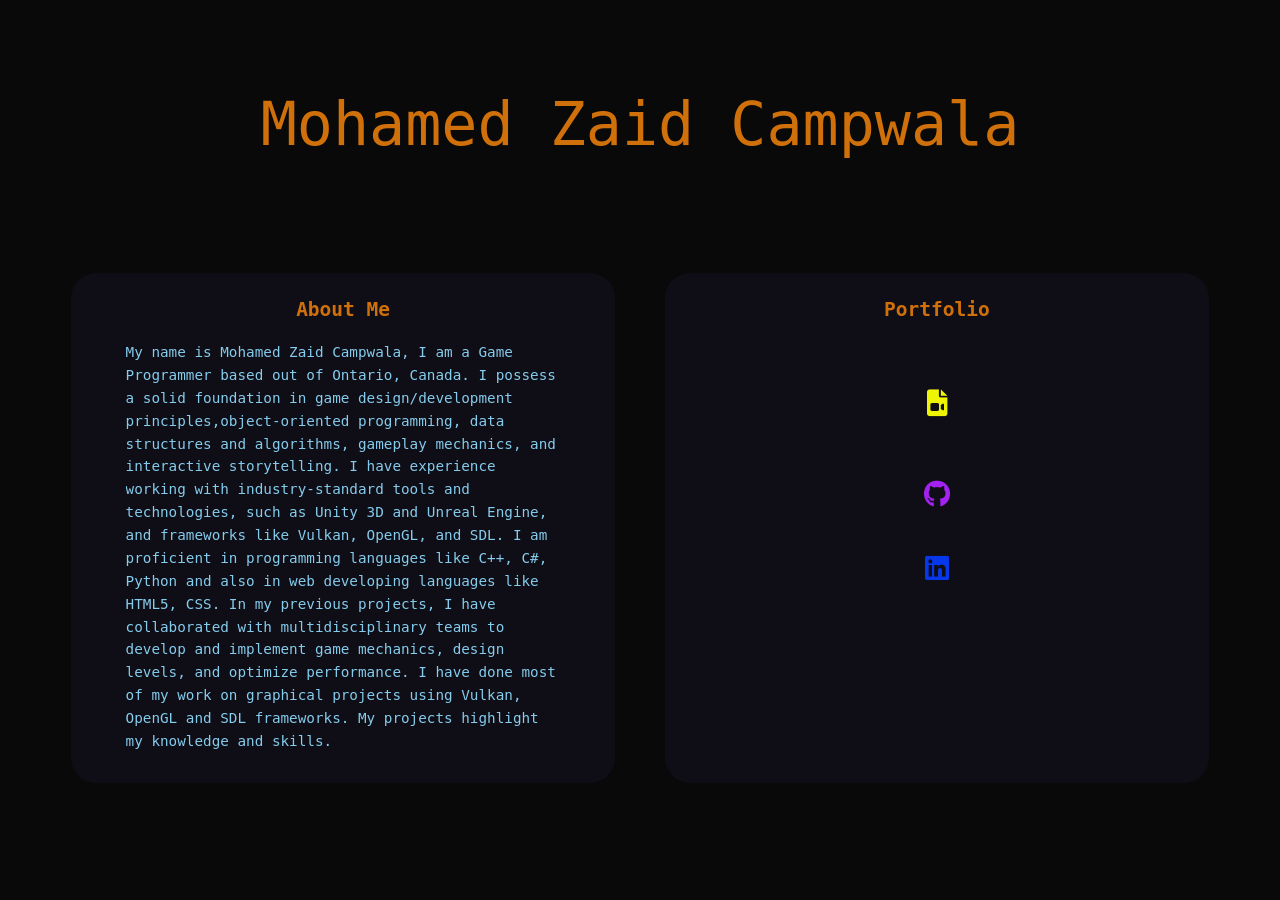
==== index.html @ 79aacf17 "UI Update" ====
<!DOCTYPE html>
<html lang="en">
<head>
  <meta charset="UTF-8">
  <meta name="viewport" content="width=device-width, initial-scale=1.0">
  <title>Mohamed Zaid Campwala - Portfolio</title>
  <meta name="viewport" content="width=device-width, initial-scale=1.0">
  <link rel="stylesheet" href="MohamedZaidCampwala-Portfolio.css">
  <link rel="stylesheet" href="https://cdnjs.cloudflare.com/ajax/libs/font-awesome/6.1.2/css/all.min.css">
  <link rel="stylesheet" href="https://cdnjs.cloudflare.com/ajax/libs/font-awesome/6.0.0-beta3/css/all.min.css">


</head>
<body>
  <div id="bkg" class="bkg"></div>
  <div id="nav">
    <header>Mohamed Zaid Campwala</header> 
  </div>
</div>


  <div class="container">
    
    
    <div class="row">
      <div class="column">
        <h2>About Me</h2>
        <p class="paragraph"> My name is Mohamed Zaid Campwala, I am a Game Programmer based out of Ontario, Canada.
           I possess a solid foundation in game design/development principles,object-oriented programming, data structures and algorithms,
           gameplay mechanics, and interactive storytelling. I have experience working with industry-standard tools and technologies, 
           such as Unity 3D and Unreal Engine, and frameworks like Vulkan, OpenGL, and SDL. I am proficient in programming languages like C++, C#, 
           Python and also in web developing languages like HTML5, CSS. In my previous projects, I have collaborated with multidisciplinary 
           teams to develop and implement game mechanics, design levels, and optimize performance. I have done most of my work on graphical projects using 
           Vulkan, OpenGL and SDL frameworks. My projects highlight my knowledge and skills.
            </p>
      </div>

      <div class="column">
        <h2>Portfolio</h2>  
              <a href="Portfolio.html">
                <h6>
                  <i class="fa-solid fa-file-video"></i>
                </h6>
              </a>
            <a href="https://github.com/ZaidCampwala/">
              <h3>
                <i class="fab fa-github"></i>
              </h3>
              </a>
              <a href="https://www.linkedin.com/in/mohamedzaid-campwala/">
                <h5>
                  <i class="fab fa-linkedin"></i>
                </h5>
                </a>
      </div>

      </div>
    </div>

  </div>  
</div>

</body>
</html>
---- MohamedZaidCampwala-Portfolio.css ----
body,h1, h2, p{
  margin-top: 1%;
  justify-content: center;
  box-sizing: border-box;
  overflow-x: hidden;
}
body{
  font-family:monospace;
  line-height: 1.6;
  color: #cf700a;
}  
.bkg{
  position: fixed;
  top: 0;
  left: 0;
  width: 100%;
  height: 100%;
  z-index: -1;
  background-color:rgba(0, 0, 0, 0.963);
}
a{
  flex: 1;
  margin: 0%;
  text-decoration: none;
  font-family:serif;
  text-decoration:none;
}
i{
  flex: 1;
  margin: 0.1%;
}

h3{
  display: flex;
  text-align: center;
  font-size: 170%;
  color:#a422ef;
}
h4{
  color: rgb(8, 0, 0);
}
h5{
  display: flex;
  text-align: center;
  font-size: 170%;
  color:#0637ea;
}
h6{
  display: flex;
  text-align: center;
  font-size: 170%;
  color:#edf505;
}
i:hover{
color: #fa0404;
}
#page>#nav{
  display: flex;
  align-items: center;
  padding: 0px 8px;
  position: absolute;
  height: 16%;
  width: 100%;
}
#nav>header{ 
  display:flex;
  width: 100%;
  padding-top: 5%;
  font-size: 60px;
  color: #cf700a;
  max-width: 100%;
  justify-content:center;
}
.container{ 
  overflow: visible;
  display:flex;
  flex-wrap: wrap;
  margin: 0% auto;
  padding-bottom: 0%;
  align-items: center;
  gap: 10px;
  box-sizing:content-box;
  justify-content: center;
}
.row{
  display: grid;
  grid-template-columns: repeat(2, minmax(200px, 1fr)); 
  gap: 50px;
  transition: background-color 0.3;
  padding-top: 5%;
  padding: 5%;
  margin-top: 3%;
}
.column{
  flex: 1;
  flex-wrap: wrap;
  border-radius: 25px;
  grid-template-columns: repeat(1, minmax(200px 1fr));
  gap: 20%; 
  padding: 3% 10%;
  transition: background-color 0.3;
  background-color:rgba(18, 16, 27, 0.768);  
}
.inner-column{
  flex:1;
  flex-wrap: wrap;
  max-height:60%;
  grid: 1/ 2;
  margin: 20% 5%;
  border-radius: 25px;
  text-align: center;
  background-color: #cf700a ;
}
.inner-column :hover{
  border-radius: 25px;
  background-color: #85cced;
}
h2{
  text-align: center;
}
.paragraph {
  font-family:monospace;
  font-size: 110%;
  padding-bottom: 0%; 
  color: #85cced;
}
@keyframes gradient {
  0% {
      background-position: 0% 50%;
  }
  100% {
      background-position: 100% 50%;
  }
}
@media screen and (min-width: 768px){
  .element{
    width: 50%;
  }
  header {
    flex-direction: column;
    align-items: center;
}

}
@media only screen and (max-width: 767px){
  body{
    font-size: 14px;
  } 
  header {
    font-size: 24px !important;
    flex-direction: column;
    align-items: center;
  }

  .row{
    margin-top: 10%;
    grid-template-columns: repeat(auto-fit, minmax(400px, 1fr));
  }
  .container{
    max-width: 1200px;
    display: flex;
    flex-basis: 50%;
    padding-left: 10%;
    padding-right: 10%;
  }
  .column{
    max-width: 1200px;
    flex-basis: 50%;
    grid-template-columns: repeat(auto-fit, minmax(400px, 1fr));
   }
   .inner-column{
    max-width: 1200px;
    flex-basis: 50%;
   }
}
@media (min-width: 768px) and (max-width: 1200px){
  body{
    font-size: 14px;
  } 
  header {
    flex-direction: column;
    align-items: center;
    width: 100%;
  }

  .row{
    margin-top: 10%;
    max-width: 1200px;
    grid-template-columns: repeat(auto-fit, minmax(400px, 1fr));
  }
  .container{
    max-width: 1200px;
    display: flex;
    flex-basis: 50%;
    padding-left: 10%;
    padding-right: 10%;
  }
  .column{
    max-width: 1200px;
    flex-basis: 50%;
    grid-template-columns: repeat(auto-fit, minmax(400px, 1fr));
   }
   .inner-column{
    max-width: 1200px;
    flex-basis: 50%;
   }
}
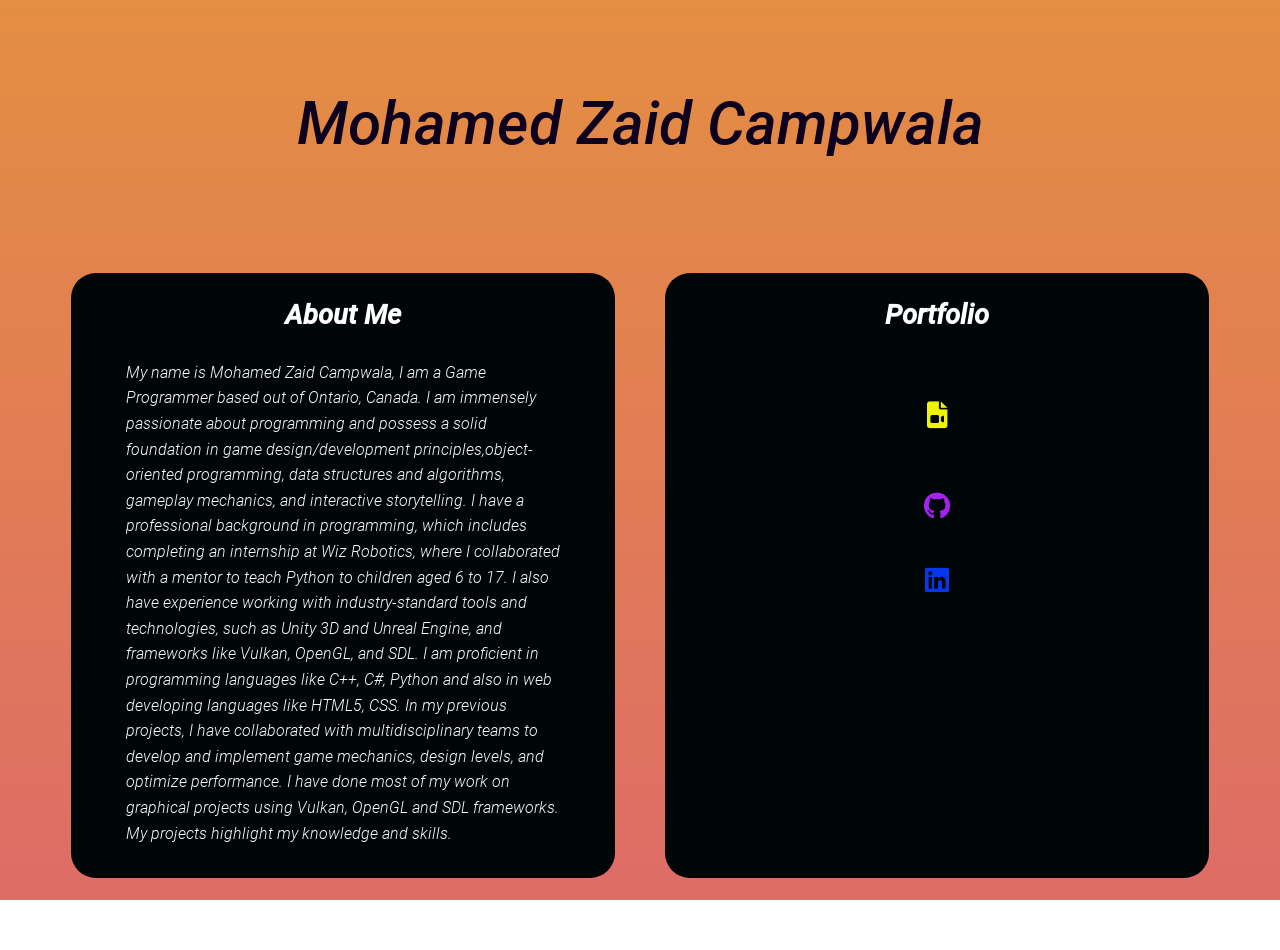
==== commit 47aa8c01: "UI Updates" ====
--- a/index.html
+++ b/index.html
@@ -5,10 +5,9 @@
   <meta name="viewport" content="width=device-width, initial-scale=1.0">
   <title>Mohamed Zaid Campwala - Portfolio</title>
   <meta name="viewport" content="width=device-width, initial-scale=1.0">
-  <link rel="stylesheet" href="MohamedZaidCampwala-Portfolio.css">
   <link rel="stylesheet" href="https://cdnjs.cloudflare.com/ajax/libs/font-awesome/6.1.2/css/all.min.css">
   <link rel="stylesheet" href="https://cdnjs.cloudflare.com/ajax/libs/font-awesome/6.0.0-beta3/css/all.min.css">
-
+  <link rel="stylesheet" href="MohamedZaidCampwala-Portfolio.css">
 
 </head>
 <body>
@@ -26,8 +25,10 @@
       <div class="column">
         <h2>About Me</h2>
         <p class="paragraph"> My name is Mohamed Zaid Campwala, I am a Game Programmer based out of Ontario, Canada.
-           I possess a solid foundation in game design/development principles,object-oriented programming, data structures and algorithms,
-           gameplay mechanics, and interactive storytelling. I have experience working with industry-standard tools and technologies, 
+           I am immensely passionate about programming and possess a solid foundation in game design/development principles,object-oriented programming,
+           data structures and algorithms, gameplay mechanics, and interactive storytelling.
+           I have a professional background in programming, which includes completing an internship at Wiz Robotics,
+           where I collaborated with a mentor to teach Python to children aged 6 to 17. I also have experience working with industry-standard tools and technologies, 
            such as Unity 3D and Unreal Engine, and frameworks like Vulkan, OpenGL, and SDL. I am proficient in programming languages like C++, C#, 
            Python and also in web developing languages like HTML5, CSS. In my previous projects, I have collaborated with multidisciplinary 
            teams to develop and implement game mechanics, design levels, and optimize performance. I have done most of my work on graphical projects using 
--- a/MohamedZaidCampwala-Portfolio.css
+++ b/MohamedZaidCampwala-Portfolio.css
@@ -1,4 +1,15 @@
-
+@font-face{
+  font-family: Basscrw;
+  src: url(./Fonts/basscrw/Basscrw.ttf);
+}
+@font-face{
+  font-family: Roboto;
+  src: url(./Fonts/Roboto/Roboto-MediumItalic.ttf);
+}
+@font-face{
+  font-family: RobotoLight;
+  src: url(./Fonts/Roboto/Roboto-LightItalic.ttf);
+}
 body,h1, h2, p{
   margin-top: 1%;
   justify-content: center;
@@ -6,9 +17,8 @@
   overflow-x: hidden;
 }
 body{
-  font-family:monospace;
+  font-family:Roboto;
   line-height: 1.6;
-  color: #cf700a;
 }  
 .bkg{
   position: fixed;
@@ -17,20 +27,50 @@
   width: 100%;
   height: 100%;
   z-index: -1;
-  background-color:rgba(0, 0, 0, 0.963);
+  background: linear-gradient(to bottom, #E48E42, #DE6C67);
+}
+.column{
+  flex: 1;
+  flex-wrap: wrap;
+  border-radius: 25px;
+  grid-template-columns: repeat(1, minmax(200px 1fr));
+  gap: 20%; 
+  padding: 3% 10%;
+  transition: background-color 0.3;
+  background-color:#000607;  
+}
+.paragraph {
+  font-family:RobotoLight;
+  font-size: 100%;
+  padding-bottom: 0%; 
+  color:#fafbfc;
+}
+#nav>header{ 
+  display:flex;
+  width: 100%;
+  padding-top: 5%;
+  font-size: 60px;
+  color:#0D001F;
+  max-width: 100%;
+  justify-content:center;
 }
 a{
   flex: 1;
   margin: 0%;
   text-decoration: none;
-  font-family:serif;
+  font-family:Basscrw;
   text-decoration:none;
 }
 i{
   flex: 1;
   margin: 0.1%;
 }
-
+h2{
+  display: flex;
+  text-align: center;
+  font-size: 170%;
+  color:#ffffff;
+}
 h3{
   display: flex;
   text-align: center;
@@ -62,15 +102,6 @@
   position: absolute;
   height: 16%;
   width: 100%;
-}
-#nav>header{ 
-  display:flex;
-  width: 100%;
-  padding-top: 5%;
-  font-size: 60px;
-  color: #cf700a;
-  max-width: 100%;
-  justify-content:center;
 }
 .container{ 
   overflow: visible;
@@ -92,16 +123,6 @@
   padding: 5%;
   margin-top: 3%;
 }
-.column{
-  flex: 1;
-  flex-wrap: wrap;
-  border-radius: 25px;
-  grid-template-columns: repeat(1, minmax(200px 1fr));
-  gap: 20%; 
-  padding: 3% 10%;
-  transition: background-color 0.3;
-  background-color:rgba(18, 16, 27, 0.768);  
-}
 .inner-column{
   flex:1;
   flex-wrap: wrap;
@@ -118,12 +139,6 @@
 }
 h2{
   text-align: center;
-}
-.paragraph {
-  font-family:monospace;
-  font-size: 110%;
-  padding-bottom: 0%; 
-  color: #85cced;
 }
 @keyframes gradient {
   0% {
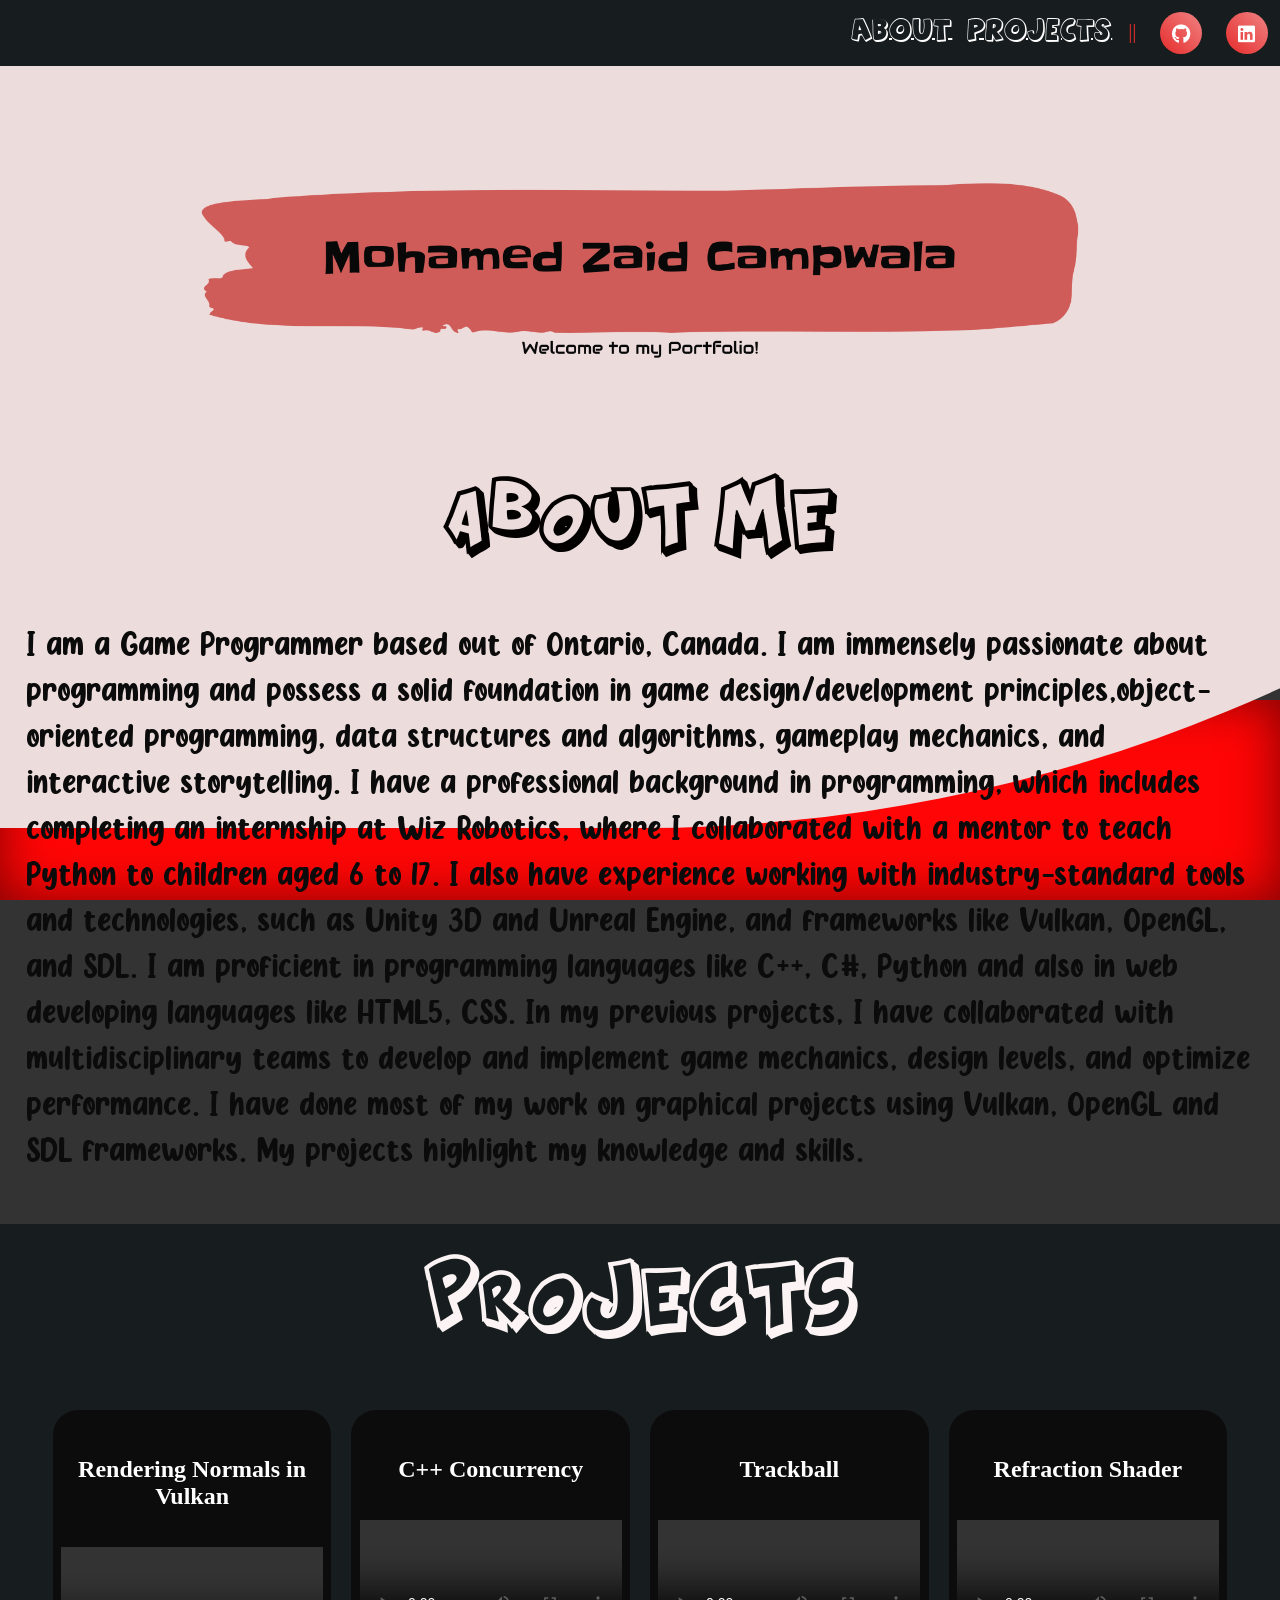
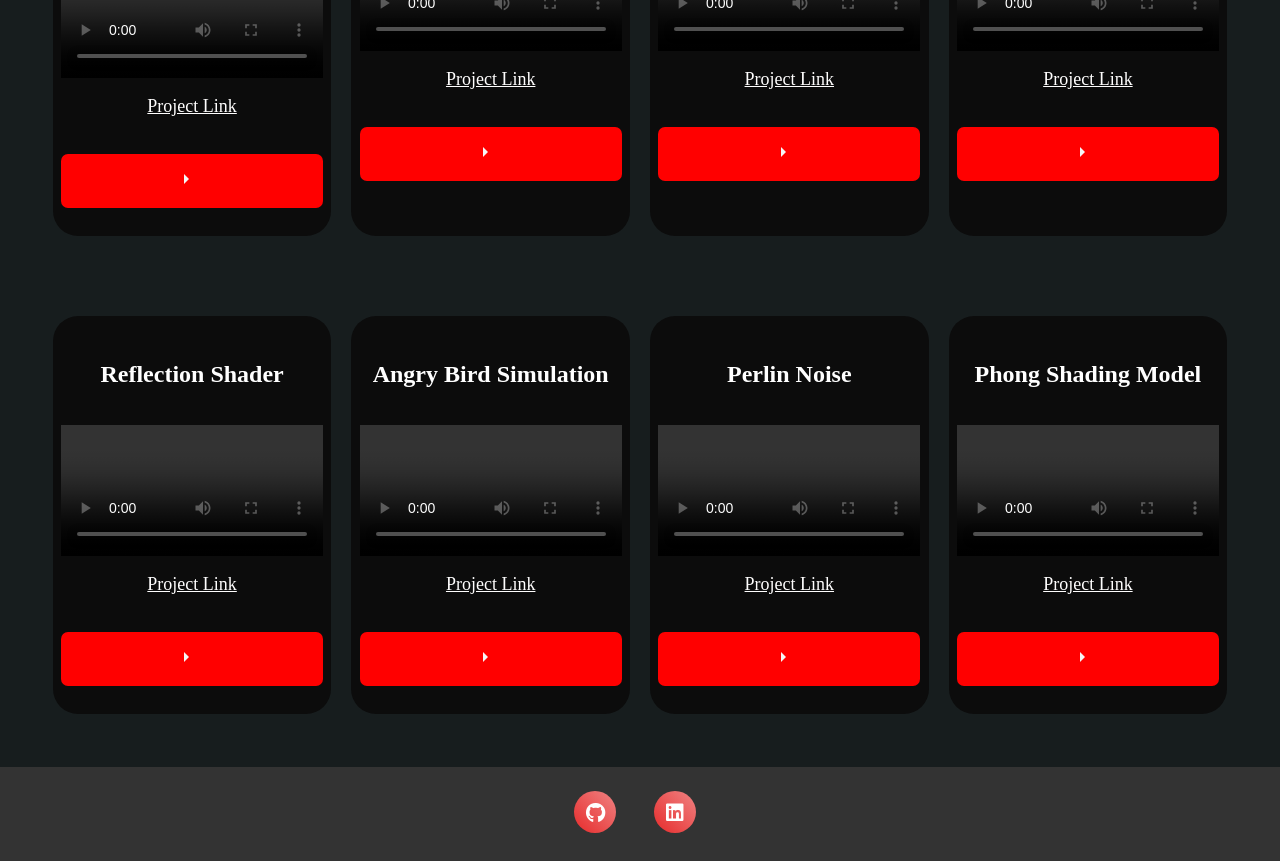
==== commit 5d03ee3c: "Hero Layout Update" ====
--- a/index.html
+++ b/index.html
@@ -1,65 +1,204 @@
 <!DOCTYPE html>
 <html lang="en">
 <head>
-  <meta charset="UTF-8">
-  <meta name="viewport" content="width=device-width, initial-scale=1.0">
-  <title>Mohamed Zaid Campwala - Portfolio</title>
-  <meta name="viewport" content="width=device-width, initial-scale=1.0">
-  <link rel="stylesheet" href="https://cdnjs.cloudflare.com/ajax/libs/font-awesome/6.1.2/css/all.min.css">
-  <link rel="stylesheet" href="https://cdnjs.cloudflare.com/ajax/libs/font-awesome/6.0.0-beta3/css/all.min.css">
-  <link rel="stylesheet" href="MohamedZaidCampwala-Portfolio.css">
-
+    <meta charset="UTF-8">
+    <meta name="viewport" content="width=device-width, initial-scale=1.0">
+    <link rel="stylesheet" href="https://cdnjs.cloudflare.com/ajax/libs/font-awesome/6.1.2/css/all.min.css">
+    <link rel="stylesheet" href="https://cdnjs.cloudflare.com/ajax/libs/font-awesome/6.0.0-beta3/css/all.min.css">
+    <link rel="stylesheet" href="style.css">
+    <title>Hero Layout</title>
 </head>
-<body>
-  <div id="bkg" class="bkg"></div>
-  <div id="nav">
-    <header>Mohamed Zaid Campwala</header> 
+
+<nav>
+  <ul class="info">
+    <li><a href="#About-Section">About</a></li>
+    <!-- <li><a href="#">Game</a></li> -->
+    <li><a href="#Projects-Section">Projects</a></li>
+    <li>||</li>
+  </ul>
+  <ul class="social-icons">
+    <li><a href="https://github.com/ZaidCampwala/">  
+          <i class="fab fa-github"></i>
+        </a>
+    </li>
+    <li><a href="https://www.linkedin.com/in/mohamedzaid-campwala/">  
+          <i class="fab fa-linkedin"></i>
+        </a>
+    </li> 
+  </ul>
+</nav>
+
+<div class="hero"></div>
+
+<div class="waves"></div>
+  <section id="About-Section">
+    <div class="about">
+        <h2>About Me</h2>
+            <p class="paragraph"> I am a Game Programmer based out of Ontario, Canada.
+              I am immensely passionate about programming and possess a solid foundation in game design/development principles,object-oriented programming,
+              data structures and algorithms, gameplay mechanics, and interactive storytelling.
+              I have a professional background in programming, which includes completing an internship at Wiz Robotics,
+              where I collaborated with a mentor to teach Python to children aged 6 to 17. I also have experience working with industry-standard tools and technologies, 
+              such as Unity 3D and Unreal Engine, and frameworks like Vulkan, OpenGL, and SDL. I am proficient in programming languages like C++, C#, 
+              Python and also in web developing languages like HTML5, CSS. In my previous projects, I have collaborated with multidisciplinary 
+              teams to develop and implement game mechanics, design levels, and optimize performance. I have done most of my work on graphical projects using 
+              Vulkan, OpenGL and SDL frameworks. My projects highlight my knowledge and skills.
+            </p>
+    </div>
+</section>
+
+<section id="Projects-Section">
+  <div class="column-container">
+    <h3>Projects</h3>
+      <div class="row">
+        <div class="column">
+            <h4>Rendering Normals in Vulkan</h4>
+            <video class="video" src="Portfolio/Projects/DrawingNormals.mp4" controls></video>
+          <div class="center-content">
+            <p><a href="https://github.com/ZaidCampwala/DrawingNormals_Vulkan"> Project Link</a></p>
+          </div>
+          <div class="wrap-collabsible"> <input id="collapsible" class="toggle" type="checkbox"> <label for="collapsible" class="lbl-toggle"></label>
+            <div class="collapsible-content">
+              <div class="content-inner">
+                <p>Created a Graphics Pipeline in Vulkan to render normals of two Mario objects. 
+                  Implemented push constants to provide uniform data to shaders and creating descriptor sets
+                  to allow shaders to freely access buffers and images.</p>
+              </div>
+            </div>
+          </div>
+        </div>
+
+         <div class="column">
+            <h4>C++ Concurrency</h4>
+            <video class="video" src="Portfolio/Projects/Assignment6.mp4" controls></video>
+          <div class="center-content">
+            <p><a href="https://github.com/ZaidCampwala/C-Concurrency"> Project Link</a></p> 
+          </div>
+          <div class="wrap-collabsible"> <input id="collapsible1" class="toggle" type="checkbox" > <label for="collapsible1" class="lbl-toggle"></label>
+            <div class="collapsible-content">
+              <div class="content-inner">
+                <p>Created a 2D scene in OpenGL and Implemented multi-threading by creating three separate threads 
+                  to load assets in a graphical scene for optimization. 
+                  Implemented a memory monitor to manage memory allocation and deallocation.</p>
+              </div>
+            </div>
+          </div>
+        </div>
+
+        <div class="column">
+            <h4>Trackball</h4>
+            <video class="video" src="Portfolio/Projects/Assignment2.mp4" controls></video>
+          <div class="center-content">
+            <p><a href="https://github.com/ZaidCampwala/TorontoSkyBox_Zaid"> Project Link</a></p> 
+          </div>
+          <div class="wrap-collabsible"> <input id="collapsible2" class="toggle" type="checkbox" > <label for="collapsible2" class="lbl-toggle"></label>
+            <div class="collapsible-content">
+              <div class="content-inner">
+                <p>Loaded a skull object with two child objects(eyes). Created movement within the scene using SDL Events.
+                  Used X/Y coordinates to implement movement using the left mouse button.</p>
+              </div>
+            </div>
+          </div>
+        </div>
+
+        <div class="column">
+            <h4>Refraction Shader</h4>
+            <video class="video" src="Portfolio/Projects/Assignment3.mp4" controls></video>
+          <div class="center-content">
+            <p><a href="https://github.com/ZaidCampwala/TorontoSkyBox_Zaid"> Project Link</a></p> 
+          </div>
+          <div class="wrap-collabsible"> <input id="collapsible3" class="toggle" type="checkbox" > <label for="collapsible3" class="lbl-toggle"></label>
+            <div class="collapsible-content">
+              <div class="content-inner">
+                <p>Loaded six textures to create a skybox using C++ in OpenGL. Implemented Refraction shader and displayed
+                  it by creating a sphere. Implemented my trackball system that allows movement within the scene.</p>
+              </div>
+            </div>
+          </div>
+        </div>
+      </div>
+
+    <div class="row">
+      <div class="column">
+          <h4>Reflection Shader</h4>
+          <video class="video" src="Portfolio/Projects/Assignment4.mp4" controls></video>
+        <div class="center-content">
+          <p><a href="https://github.com/ZaidCampwala/TorontoSkyBox_Zaid"> Project Link</a></p> 
+        </div>
+        <div class="wrap-collabsible"> <input id="collapsible4" class="toggle" type="checkbox" > <label for="collapsible4" class="lbl-toggle"></label>
+          <div class="collapsible-content">
+            <div class="content-inner">
+              <p>Loaded six textures to create a skybox using C++ in OpenGL. Implemented Reflection shader and displayed
+                it by creating a sphere. Implemented my trackball system that allows movement within the scene.</p>
+            </div>
+          </div>
+        </div>
+      </div>
+
+      <div class="column">
+        <h4>Angry Bird Simulation</h4>
+          <video class="video" src="Portfolio/Projects/Assignment7.mp4" controls></video>
+      <div class="center-content">
+        <p><a href="https://github.com/ZaidCampwala/Angry-Bird-Simulation"> Project Link</a></p> 
+      </div>
+      <div class="wrap-collabsible"> <input id="collapsible5" class="toggle" type="checkbox" > <label for="collapsible5" class="lbl-toggle"></label>
+        <div class="collapsible-content">
+            <div class="content-inner">
+             <p>As part of my physics project, implemented a body class that simulated physical forces
+               such as gravity, drag force, and wind force using objects initial velocity, position and acceleration.</p>
+            </div>
+          </div>
+        </div>
+      </div>
+
+      <div class="column">
+        <h4>Perlin Noise</h4>
+        <video class="video" src="Portfolio/Projects/Assignment5.mp4" controls></video>
+      <div class="center-content">
+        <p><a href="https://github.com/ZaidCampwala/TorontoSkyBox_Zaid"> Project Link</a></p> 
+      </div>
+      <div class="wrap-collabsible"> <input id="collapsible6" class="toggle" type="checkbox" > <label for="collapsible6" class="lbl-toggle"></label>
+          <div class="collapsible-content">
+            <div class="content-inner">
+              <p>Loaded Created a 3D noise texture.  
+                Implemented a noise shader that allows the display of perlin noise on the loaded sphere object.</p>
+            </div>
+          </div>
+        </div>
+      </div>
+    
+      <div class="column">
+        <h4>Phong Shading Model</h4>
+        <video class="video" src="Portfolio/Projects/Assignment1.mp4" controls></video>
+      <div class="center-content">
+        <p><a href="https://github.com/ZaidCampwala/TorontoSkyBox_Zaid"> Project Link</a></p> 
+      </div>
+      <div class="wrap-collabsible"> <input id="collapsible7" class="toggle" type="checkbox" > <label for="collapsible7" class="lbl-toggle"></label>
+          <div class="collapsible-content">
+            <div class="content-inner">
+              <p>Loaded an Coronavirus object in a 2D scene using C++ in OpenGL. Implemented Phong model shader for a two light system.</p>
+            </div>
+          </div>
+        </div>
+      </div>
+    </div>
+</section>
+
+<footer>
+  <div class="footer-content">
+      <div class="footer-info">
+        <div class="footer-social">
+          <ul class="social-icons">
+            <li><a href="https://github.com/ZaidCampwala/">  
+              <i class="fab fa-github"></i>
+            </a></li>
+            <li><a href="https://www.linkedin.com/in/mohamedzaid-campwala/">  
+              <i class="fab fa-linkedin"></i>
+            </a></li> 
+          </ul>
+        </div>
+      </div>
   </div>
-</div>
-
-
-  <div class="container">
-    
-    
-    <div class="row">
-      <div class="column">
-        <h2>About Me</h2>
-        <p class="paragraph"> My name is Mohamed Zaid Campwala, I am a Game Programmer based out of Ontario, Canada.
-           I am immensely passionate about programming and possess a solid foundation in game design/development principles,object-oriented programming,
-           data structures and algorithms, gameplay mechanics, and interactive storytelling.
-           I have a professional background in programming, which includes completing an internship at Wiz Robotics,
-           where I collaborated with a mentor to teach Python to children aged 6 to 17. I also have experience working with industry-standard tools and technologies, 
-           such as Unity 3D and Unreal Engine, and frameworks like Vulkan, OpenGL, and SDL. I am proficient in programming languages like C++, C#, 
-           Python and also in web developing languages like HTML5, CSS. In my previous projects, I have collaborated with multidisciplinary 
-           teams to develop and implement game mechanics, design levels, and optimize performance. I have done most of my work on graphical projects using 
-           Vulkan, OpenGL and SDL frameworks. My projects highlight my knowledge and skills.
-            </p>
-      </div>
-
-      <div class="column">
-        <h2>Portfolio</h2>  
-              <a href="Portfolio.html">
-                <h6>
-                  <i class="fa-solid fa-file-video"></i>
-                </h6>
-              </a>
-            <a href="https://github.com/ZaidCampwala/">
-              <h3>
-                <i class="fab fa-github"></i>
-              </h3>
-              </a>
-              <a href="https://www.linkedin.com/in/mohamedzaid-campwala/">
-                <h5>
-                  <i class="fab fa-linkedin"></i>
-                </h5>
-                </a>
-      </div>
-
-      </div>
-    </div>
-
-  </div>  
-</div>
-
+</footer>
 </body>
-</html>
+</html>
--- a/style.css
+++ b/style.css
@@ -0,0 +1,434 @@
+@font-face {
+  font-family: 'Kraash';
+  src: url('Fonts/Kraash.ttf') format('woff2');  /* Add more font formats if necessary */
+}
+@font-face {
+  font-family: 'Almond';
+  src: url('Fonts/Almond\ Nougat.ttf') format('woff2');  /* Add more font formats if necessary */
+}
+@font-face {
+  font-family: 'Nav';
+  src: url('Fonts/AGENTORANGE.TTF') format('woff2');  /* Add more font formats if necessary */
+}
+:root {
+  --color: #ff0505;
+}
+  
+body {
+  margin: 0;
+  padding: 0;
+  box-sizing: border-box;
+  overflow-x: hidden;
+  background-color: #333;
+
+}
+
+nav {
+  display: flex;
+  background-color:#171d1e;  
+  background-blend-mode: multiply;
+  padding-left: 2%;
+  justify-content: flex-end;
+}
+
+ul {
+  list-style-type: none;
+  display:contents;
+}
+
+.info {
+  display: flex;
+  margin-right: 3%;
+}
+
+.info li{
+  font-family: Nav;
+  display: inline-block;
+  margin: 0.15em;
+  padding-right: 1.9%;
+  margin-right: 3%;
+  position:relative;
+  font-size: 130%;
+}
+
+.info a {
+ display: flex;
+}
+
+.social-icons {
+  margin: 1em;
+  list-style: none;
+  
+}
+
+.social-icons li {
+  display: inline-block;
+  margin: 0.15em;
+  position:relative;
+  font-size: 1.2em;
+}
+
+.social-icons i {
+  color: #fff;
+  position: absolute;
+  top: 21px;
+  left: 21px;
+  transition: all 265ms ease-out;
+  
+}
+
+.social-icons a {
+  display: flex;
+}
+
+.social-icons a:before {
+  transform: scale(0.7);
+  -ms-transform: scale(0.7);
+  -webkit-transform: scale(0.7);
+  content: " ";
+  width: 60px;
+  height: 60px;
+  border-radius: 100%;
+  display: block;
+  background: linear-gradient(45deg, #e62b2b, #f08383);
+  transition: all 265ms ease-out;
+}
+
+.social-icons a:hover:before {
+  transform: scale(0);
+  transition: all 265ms ease-in;
+}
+
+.social-icons a:hover i {
+  transform: scale(2.2);
+  -ms-transform: scale(2.2);
+  -webkit-transform: scale(2.2);
+  color: #e62b2b;
+  background: -webkit-linear-gradient(45deg, #e62b2b, #e87777);
+  -webkit-background-clip: text;
+  -webkit-text-fill-color: transparent;
+  transition: all 265ms ease-in;
+}
+
+
+a {
+  color: #fffefe;
+  
+}
+
+a:hover,
+a:focus {
+  color: #ff0202;
+}
+
+.about {  
+  margin: 1% 1%;
+  padding: 0.1%;
+}
+
+.hero {
+  background: url('PortfolioAssets/logo-no-background.png') center/cover no-repeat ; 
+  background-blend-mode: multiply;
+  background-size: 70%;
+  text-align: center;
+  padding: 15% 0; /* Adjust the padding as needed */
+  margin: 1% 1%;
+}
+
+h2 {
+  display: flex;
+  justify-content: center;
+  font-size: 270%;
+  margin-top: 2%;
+  margin-bottom: 0%;
+  font-family:Kraash;
+  color: rgb(3, 0, 0);
+}
+
+h3 {
+  display: flex;
+  justify-content: center;
+  font-size: 280%;
+  font-family:Kraash;
+  color: rgb(252, 244, 244);
+}
+
+h4 {
+  font-family:RobotoLight;
+  text-align: center;
+  padding: 2%;
+  font-size: 24px;
+  color: white;
+}
+
+li {
+  color: #e62b2b;
+}
+.center-content{
+  display: flex;
+  font-size: 18px;
+  justify-content: center;
+  align-items: center;
+}
+
+.paragraph{
+  font-size: 250%;
+  height: 10%;
+  overflow: hidden;
+  display:flex;
+  flex-wrap: wrap;
+  padding-top: 5%;
+  margin: 1% 1%;
+  font-family: Almond;
+  color:rgb(11, 11, 11);
+}
+
+.column-container{
+  background-size: 100%;
+  display:flex;
+  flex-wrap: wrap;
+  margin: 3% auto;
+  margin-bottom: 0%;
+  align-items: center;
+  box-sizing:content-box;
+  justify-content: center;
+  padding: 1%;
+  background-color:#171d1e;  
+}
+
+.video{
+  display: flex;
+  width: 100%;
+  height: auto;
+}
+
+.row{
+  display: grid;
+  grid-template-columns: repeat(4, minmax(100px, 1fr)); 
+  gap: 20px;
+  padding: 40px;
+  
+}
+
+.column{
+  flex: 1;
+  flex-wrap: wrap;
+  border-radius: 25px;
+  gap: 0px; 
+  grid-template-columns: repeat(1, minmax(100px, 1fr)); 
+  background-color: #0c0c0c;  
+  padding: 3%;
+}
+
+.column:hover{
+  background-color:#ebe0e040;  
+}
+
+input[type="checkbox"] {
+  display: none;
+}
+
+.wrap-collabsible {
+  margin: 1.2rem 0;
+}
+
+.lbl-toggle {
+  display: block;
+  font-weight: bold;
+  font-family: monospace;
+  font-size: 1.2rem;
+  text-transform: uppercase;
+  text-align: center;
+  padding: 1rem;
+  color: #f6f6f6;
+  background: #ff0000;
+  cursor: pointer;
+  border-radius: 7px;
+  transition: all 0.25s ease-out;
+}
+
+.lbl-toggle:hover {
+  color: #fff;
+}
+
+.lbl-toggle::before {
+  content: " ";
+  display: inline-block;
+  border-top: 5px solid transparent;
+  border-bottom: 5px solid transparent;
+  border-left: 5px solid currentColor;
+  vertical-align: middle;
+  margin-right: 0.7rem;
+  transform: translateY(-2px);
+  transition: transform 0.2s ease-out;
+}
+
+.toggle:checked + .lbl-toggle::before {
+  transform: rotate(90deg) translateX(-3px);
+}
+
+.collapsible-content {
+  max-height: 0px;
+  overflow: hidden;
+  transition: max-height 0.25s ease-in-out;
+}
+
+.toggle:checked + .lbl-toggle + .collapsible-content {
+  max-height: 350px;
+}
+
+.toggle:checked + .lbl-toggle {
+  border-bottom-right-radius: 0;
+  border-bottom-left-radius: 0;
+}
+
+.collapsible-content .content-inner {
+  color: #fdfdfd;
+  background: rgba(244, 52, 68, 0.288);
+  border-bottom: 1px solid rgba(255, 0, 0, 0.45);
+  border-bottom-left-radius: 7px;
+  border-bottom-right-radius: 7px;
+  padding: 0.5rem 1rem;
+}
+
+.collapsible-content p {
+  margin-bottom: 0;
+}
+
+.waves {
+  position: absolute;
+  bottom: 0;
+  left: 0;
+  right: 0;
+  height: 200px;
+  background-color: var(--color);
+  box-shadow: inset 0 0 50px rgba(0, 0, 0, 0.5);
+  transition: 900ms;
+  z-index: -1;
+}
+
+.waves::before,
+.waves::after {
+  content: '';
+  position: absolute;
+  width: 300vw;
+  height: 300vw;
+  top: -65vw;
+  left: 50%;
+  transform: translate(-60%, -75%);
+}
+
+.waves::before {
+  border-radius: 40%;
+  background-color:  #eddcdc;
+  animation: waves 8s linear infinite;
+}
+
+.waves::after {
+  border-radius: 90%;
+  background-color:  #eddcdc;
+  animation: waves 15s linear infinite;
+}
+
+footer {
+  background-color: #333;
+  color: #fff;
+  padding: 1% 0;
+  margin-top: 0%;
+  text-align: center;
+}
+
+.footer-content {
+  display: flex;
+  justify-content: space-around;
+  align-items: center;
+}
+
+.footer-logo img {
+  width: 100px; /* Adjust the width as needed */
+  height: auto;
+}
+
+.footer-info {
+  justify-content: center;
+  flex: 1;
+}
+
+.footer-info p {
+  margin-bottom: 10px;
+}
+
+.footer-social a {
+  color: #fff;
+  text-decoration: none;
+  font-size: 20px;
+  margin-right: 10px;
+}
+
+/* Add hover effect to social media icons */
+.footer-social a:hover {
+  color: #ffd700; /* Change the color on hover as needed */
+}
+
+@keyframes waves {
+  0% {
+    transform: translate(-50%, -75%) rotate(0deg);
+  }
+  
+  100% {
+    transform: translate(-50%, -75%) rotate(360deg);
+  }
+}
+
+@keyframes gradient {
+  0% {
+      background-position: 0% 50%;
+  }
+  100% {
+      background-position: 100% 50%;
+  }
+}
+@media screen and (min-width: 768px){
+  .element{
+    width: 50%;
+  }
+}
+@media only screen and (max-width: 767px){
+  body{
+    font-size: 14px;
+  } 
+  .row{
+    margin-top: 10%;
+    grid-template-columns: repeat(auto-fit, minmax(400px, 1fr));
+  }
+  .column-container{
+    max-width: 1200px;
+    display: flex;
+    flex-basis: 50%;
+  }
+  .column{
+    max-width: 1200px;
+    flex-basis: 50%;
+    grid-template-columns: repeat(auto-fit, minmax(400px, 1fr));
+  }
+}
+@media (min-width: 768px) and (max-width: 1200px){
+  body{
+    font-size: 14px;
+  } 
+  .row{
+    margin-top: 10%;
+    max-width: 1200px;
+    grid-template-columns: repeat(auto-fit, minmax(400px, 1fr));
+  }
+  .column-container{
+    max-width: 1200px;
+    display: flex;
+    flex-basis: 50%;
+  }
+  .column{
+    max-width: 1200px;
+    flex-basis: 50%;
+    grid-template-columns: repeat(auto-fit, minmax(400px, 1fr));
+    }
+}
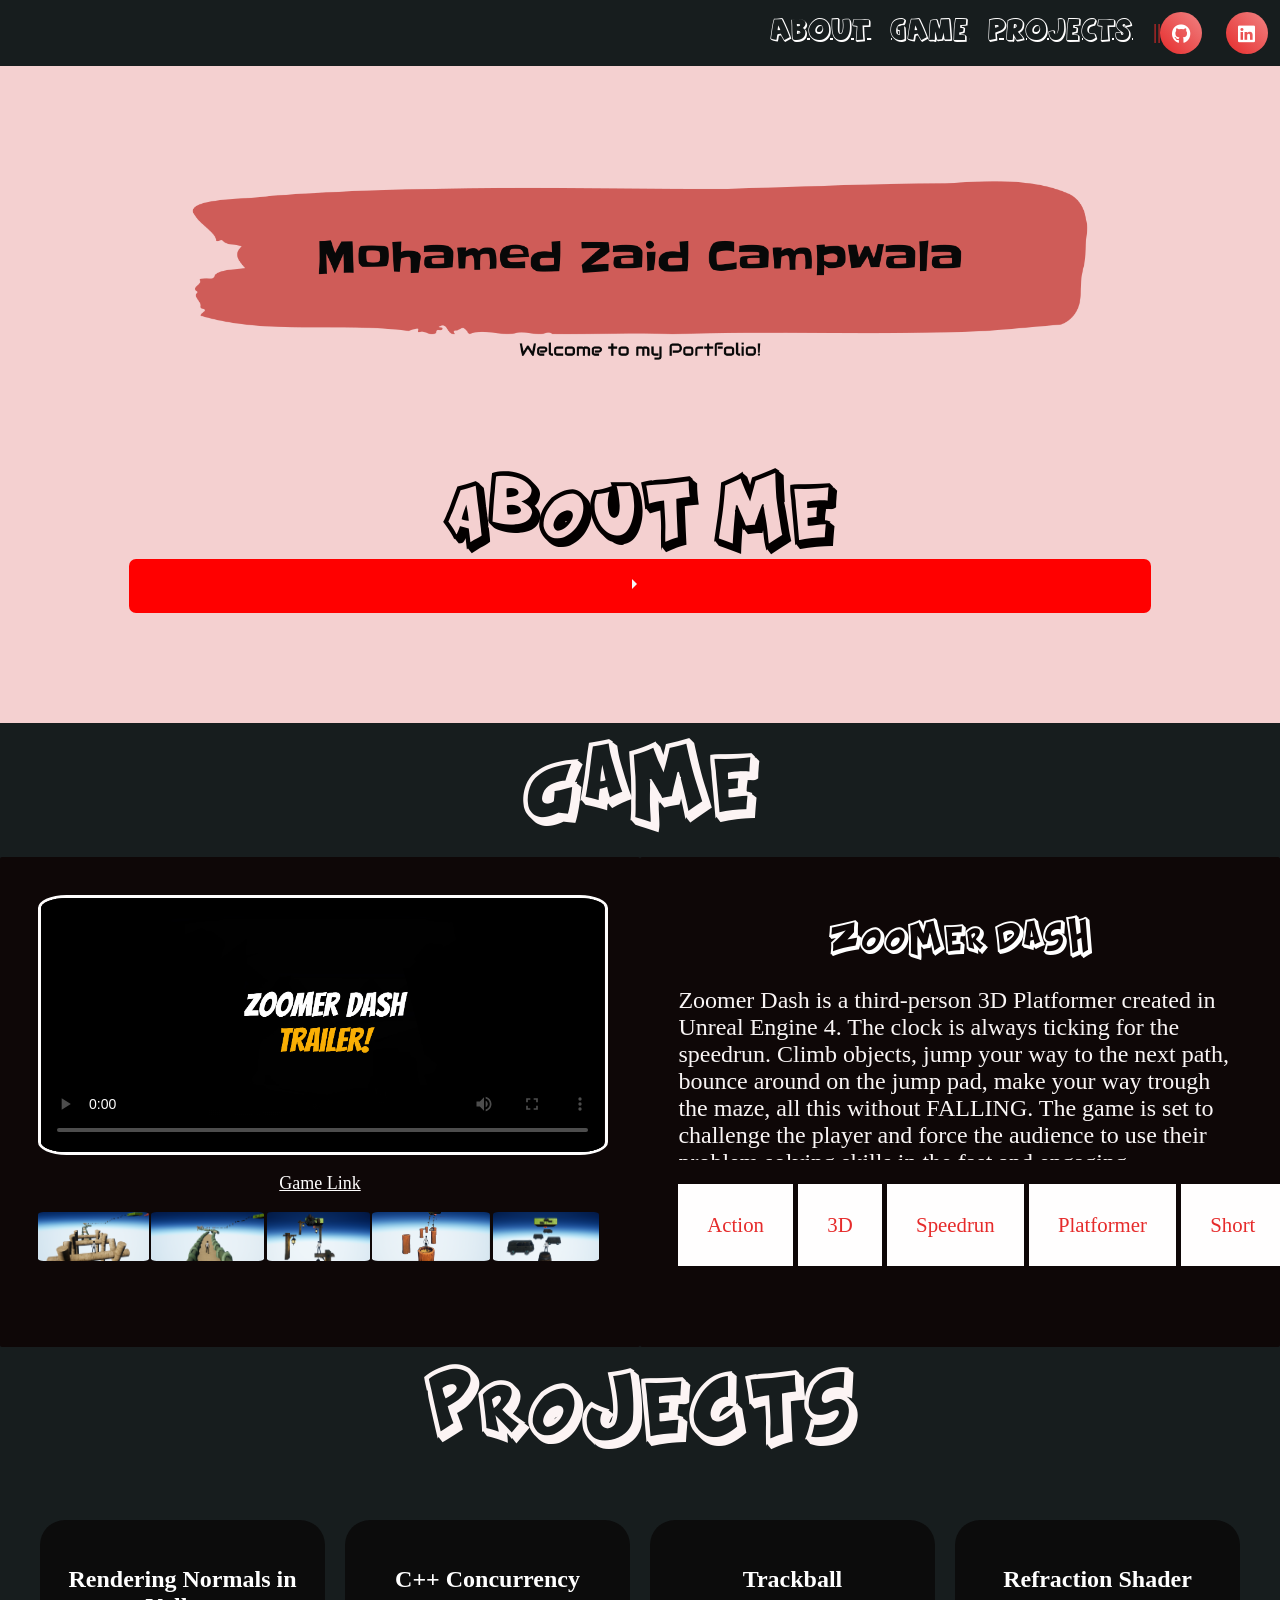
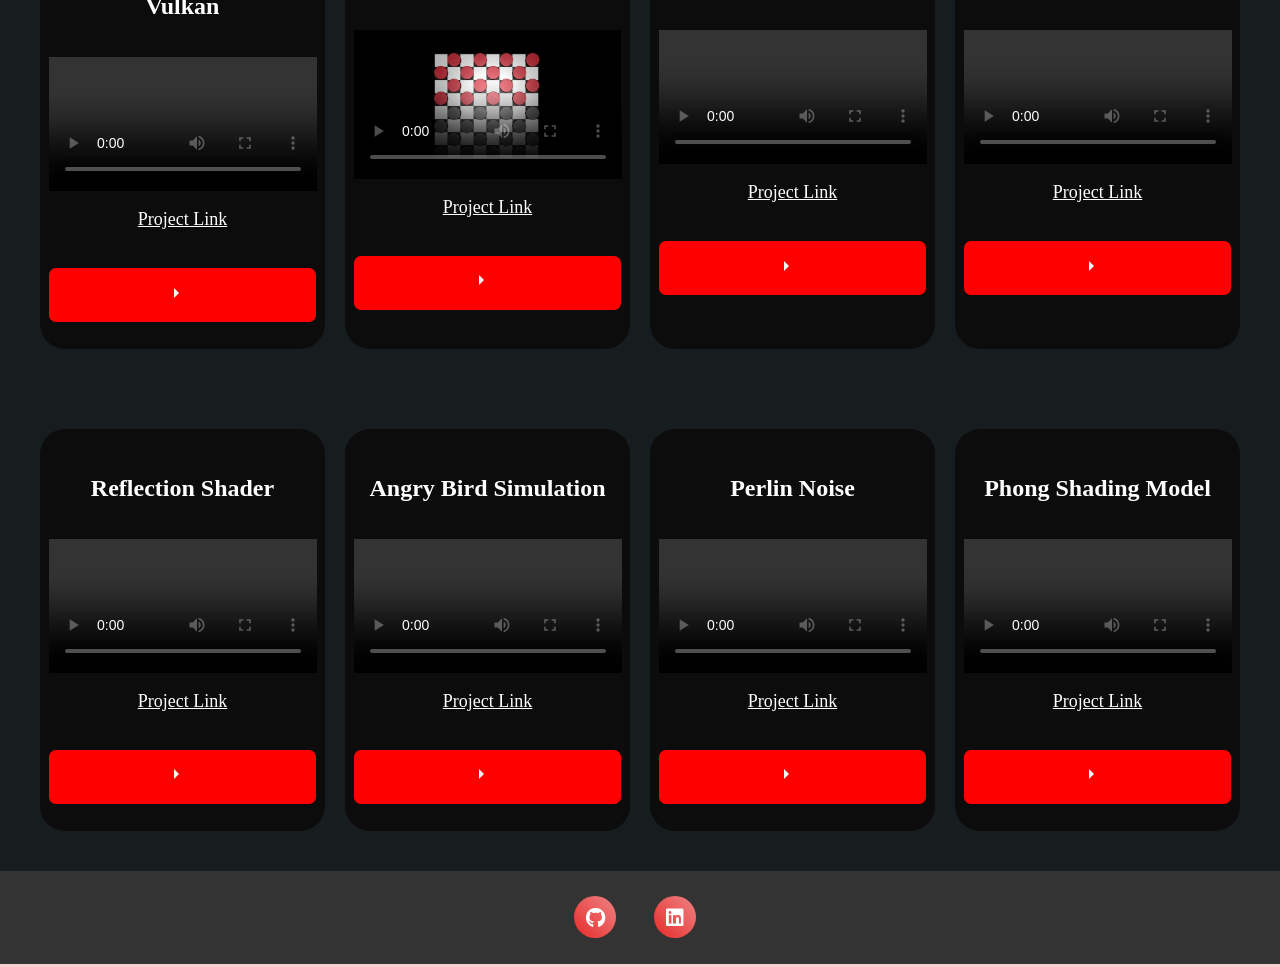
==== commit f1bbe9c1: "Game Update" ====
--- a/index.html
+++ b/index.html
@@ -12,7 +12,7 @@
 <nav>
   <ul class="info">
     <li><a href="#About-Section">About</a></li>
-    <!-- <li><a href="#">Game</a></li> -->
+    <li><a href="#Game-Section">Game</a></li>
     <li><a href="#Projects-Section">Projects</a></li>
     <li>||</li>
   </ul>
@@ -28,24 +28,76 @@
   </ul>
 </nav>
 
-<div class="hero"></div>
-
-<div class="waves"></div>
-  <section id="About-Section">
-    <div class="about">
-        <h2>About Me</h2>
-            <p class="paragraph"> I am a Game Programmer based out of Ontario, Canada.
-              I am immensely passionate about programming and possess a solid foundation in game design/development principles,object-oriented programming,
-              data structures and algorithms, gameplay mechanics, and interactive storytelling.
-              I have a professional background in programming, which includes completing an internship at Wiz Robotics,
-              where I collaborated with a mentor to teach Python to children aged 6 to 17. I also have experience working with industry-standard tools and technologies, 
-              such as Unity 3D and Unreal Engine, and frameworks like Vulkan, OpenGL, and SDL. I am proficient in programming languages like C++, C#, 
-              Python and also in web developing languages like HTML5, CSS. In my previous projects, I have collaborated with multidisciplinary 
-              teams to develop and implement game mechanics, design levels, and optimize performance. I have done most of my work on graphical projects using 
-              Vulkan, OpenGL and SDL frameworks. My projects highlight my knowledge and skills.
+<div class="hero">  </div>
+
+<section id="About-Section"> 
+  <div class="about"> 
+  <h2>About Me</h2>
+        <div class="wrap-collabsible"> <input id="collapsible0" class="toggle" type="checkbox"> <label for="collapsible0" class="lbl-toggle"></label>
+          <div class="collapsible-content">
+            <div class="content-inner">
+              <p class="paragraph"> I am a Game Programmer based out of Ontario, Canada.
+                I am immensely passionate about programming and possess a solid foundation in game design/development principles,object-oriented programming,
+                data structures and algorithms, gameplay mechanics, and interactive storytelling.
+                I have a professional background in programming, which includes completing an internship at Wiz Robotics,
+                where I collaborated with a mentor to teach Python to children aged 6 to 17. I also have experience working with industry-standard tools and technologies, 
+                such as Unity 3D and Unreal Engine, and frameworks like Vulkan, OpenGL, and SDL. I am proficient in programming languages like C++, C#, 
+                Python and also in web development languages like HTML5, CSS. In my previous projects, I have collaborated with multidisciplinary 
+                teams to develop and implement game mechanics, design levels, and optimize performance. I have done most of my work on graphical projects using 
+                Vulkan, OpenGL and SDL frameworks. My projects and my game, Zoomer Dash, highlight my knowledge and skills.</p>
+            </div>
+          </div>
+        </div>
+      </div>   
+</section> 
+
+
+<section id="Game-Section">
+  <div class="column-container">
+    <h3>Game</h3>
+      <div class="game-row">
+        <div class="game-column">
+          <video class="video" src="PortfolioAssets/ZoomerDash/ZoomerDash_Trailer.mp4" controls poster="PortfolioAssets/ZoomerDash/Thumbnail.png"></video>
+        <div class="center-content">
+          <p><a href="https://mohamed-zaid.itch.io/zoomer-dash"> Game Link</a></p>
+        </div>
+          <div class="game-row">
+            <div class="image-gallery">
+              <ul class="image-item">
+                <li> <img src="PortfolioAssets/ZoomerDash/Shot2.png" alt="Image 2"></li>
+                <li>  <img src="PortfolioAssets/ZoomerDash/Shot3.png" alt="Image 2"></li>
+              </ul>
+            </div>
+            <div class="image-gallery">
+              <ul class="image-item">
+              <li> <img src="PortfolioAssets/ZoomerDash/Shot6.png" alt="Image 2"></li>
+              <li>  <img src="PortfolioAssets/ZoomerDash/Shot4.png" alt="Image 1"></li>
+              <li>  <img src="PortfolioAssets/ZoomerDash/Shot7.png" alt="Image 2"></li>      
+              </ul> 
+            </div>  
+          </div>
+        </div>
+        <div class="game-column">
+          <h5>Zoomer Dash</h5>     
+            <p class="description"> Zoomer Dash is a third-person 3D Platformer created in Unreal Engine 4.
+              The clock is always ticking for the speedrun. Climb objects, jump your way to the next path, bounce around on the jump pad, make your way
+              trough the maze, all this without FALLING. The game is set to challenge the player and force the audience to use their problem solving skills in the fast and engaging environment.
             </p>
+            <div class="tags">
+              <ul class="tags-item">
+              <li>Action</li>
+              <li>3D</li>
+              <li>Speedrun</li> 
+              <li>Platformer</li>   
+              <li>Short</li>    
+              </ul> 
+            </div> 
+        </div>
+      </div>
     </div>
+  </div>
 </section>
+
 
 <section id="Projects-Section">
   <div class="column-container">
@@ -53,7 +105,7 @@
       <div class="row">
         <div class="column">
             <h4>Rendering Normals in Vulkan</h4>
-            <video class="video" src="Portfolio/Projects/DrawingNormals.mp4" controls></video>
+            <video class="video" src="PortfolioAssets/Projects/DrawingNormals.mp4" controls></video>
           <div class="center-content">
             <p><a href="https://github.com/ZaidCampwala/DrawingNormals_Vulkan"> Project Link</a></p>
           </div>
@@ -70,7 +122,7 @@
 
          <div class="column">
             <h4>C++ Concurrency</h4>
-            <video class="video" src="Portfolio/Projects/Assignment6.mp4" controls></video>
+            <video class="video" src="PortfolioAssets/Projects/Assignment6.mp4" controls poster="PortfolioAssets/Multithreading.png" ></video>
           <div class="center-content">
             <p><a href="https://github.com/ZaidCampwala/C-Concurrency"> Project Link</a></p> 
           </div>
@@ -87,7 +139,7 @@
 
         <div class="column">
             <h4>Trackball</h4>
-            <video class="video" src="Portfolio/Projects/Assignment2.mp4" controls></video>
+            <video class="video" src="PortfolioAssets/Projects/Assignment2.mp4" controls></video>
           <div class="center-content">
             <p><a href="https://github.com/ZaidCampwala/TorontoSkyBox_Zaid"> Project Link</a></p> 
           </div>
@@ -103,7 +155,7 @@
 
         <div class="column">
             <h4>Refraction Shader</h4>
-            <video class="video" src="Portfolio/Projects/Assignment3.mp4" controls></video>
+            <video class="video" src="PortfolioAssets/Projects/Assignment3.mp4" controls></video>
           <div class="center-content">
             <p><a href="https://github.com/ZaidCampwala/TorontoSkyBox_Zaid"> Project Link</a></p> 
           </div>
@@ -121,7 +173,7 @@
     <div class="row">
       <div class="column">
           <h4>Reflection Shader</h4>
-          <video class="video" src="Portfolio/Projects/Assignment4.mp4" controls></video>
+          <video class="video" src="PortfolioAssets/Projects/Assignment4.mp4" controls></video>
         <div class="center-content">
           <p><a href="https://github.com/ZaidCampwala/TorontoSkyBox_Zaid"> Project Link</a></p> 
         </div>
@@ -137,7 +189,7 @@
 
       <div class="column">
         <h4>Angry Bird Simulation</h4>
-          <video class="video" src="Portfolio/Projects/Assignment7.mp4" controls></video>
+          <video class="video" src="PortfolioAssets/Projects/Assignment7.mp4" controls></video>
       <div class="center-content">
         <p><a href="https://github.com/ZaidCampwala/Angry-Bird-Simulation"> Project Link</a></p> 
       </div>
@@ -153,7 +205,7 @@
 
       <div class="column">
         <h4>Perlin Noise</h4>
-        <video class="video" src="Portfolio/Projects/Assignment5.mp4" controls></video>
+        <video class="video" src="PortfolioAssets/Projects/Assignment5.mp4" controls></video>
       <div class="center-content">
         <p><a href="https://github.com/ZaidCampwala/TorontoSkyBox_Zaid"> Project Link</a></p> 
       </div>
@@ -169,7 +221,7 @@
     
       <div class="column">
         <h4>Phong Shading Model</h4>
-        <video class="video" src="Portfolio/Projects/Assignment1.mp4" controls></video>
+        <video class="video" src="PortfolioAssets/Projects/Assignment1.mp4" controls></video>
       <div class="center-content">
         <p><a href="https://github.com/ZaidCampwala/TorontoSkyBox_Zaid"> Project Link</a></p> 
       </div>
@@ -182,6 +234,7 @@
         </div>
       </div>
     </div>
+</div>
 </section>
 
 <footer>
--- a/style.css
+++ b/style.css
@@ -13,19 +13,18 @@
 :root {
   --color: #ff0505;
 }
-  
+
 body {
   margin: 0;
   padding: 0;
   box-sizing: border-box;
   overflow-x: hidden;
-  background-color: #333;
-
+  background-color:  #f4d0d0;
 }
 
 nav {
   display: flex;
-  background-color:#171d1e;  
+  background-color:#171d1e;
   background-blend-mode: multiply;
   padding-left: 2%;
   justify-content: flex-end;
@@ -58,7 +57,7 @@
 .social-icons {
   margin: 1em;
   list-style: none;
-  
+
 }
 
 .social-icons li {
@@ -74,7 +73,7 @@
   top: 21px;
   left: 21px;
   transition: all 265ms ease-out;
-  
+
 }
 
 .social-icons a {
@@ -110,10 +109,8 @@
   transition: all 265ms ease-in;
 }
 
-
 a {
   color: #fffefe;
-  
 }
 
 a:hover,
@@ -121,18 +118,19 @@
   color: #ff0202;
 }
 
-.about {  
-  margin: 1% 1%;
+.about {
+  margin: 0% 10%;
+  margin-bottom: 7%;
   padding: 0.1%;
 }
 
 .hero {
-  background: url('PortfolioAssets/logo-no-background.png') center/cover no-repeat ; 
+  background: url('PortfolioAssets/logo-no-background.png') center/cover no-repeat ;
   background-blend-mode: multiply;
   background-size: 70%;
   text-align: center;
   padding: 15% 0; /* Adjust the padding as needed */
-  margin: 1% 1%;
+  margin: 1% 0%;
 }
 
 h2 {
@@ -161,9 +159,18 @@
   color: white;
 }
 
+h5 {
+  font-family:kraash;
+  text-align: center;
+  padding: 0.4%;
+  font-size: 20px;
+  color: white;
+}
+
 li {
   color: #e62b2b;
 }
+
 .center-content{
   display: flex;
   font-size: 18px;
@@ -172,28 +179,37 @@
 }
 
 .paragraph{
-  font-size: 250%;
+  font-size: 150%;
   height: 10%;
-  overflow: hidden;
   display:flex;
   flex-wrap: wrap;
-  padding-top: 5%;
+  padding: 2%;
   margin: 1% 1%;
   font-family: Almond;
-  color:rgb(11, 11, 11);
+  color:rgb(9, 9, 9);
+}
+
+.description {
+  font-size: 150%;
+  overflow-y: scroll;
+  height: 42%;
+  display:flex;
+  flex-wrap: wrap;
+  font-family:RobotoLight;
+  color:rgb(249, 245, 245);
 }
 
 .column-container{
   background-size: 100%;
   display:flex;
   flex-wrap: wrap;
-  margin: 3% auto;
+  margin: 0% auto;
   margin-bottom: 0%;
   align-items: center;
   box-sizing:content-box;
   justify-content: center;
-  padding: 1%;
-  background-color:#171d1e;  
+  padding: 0%;
+  background-color:#171d1e;
 }
 
 .video{
@@ -204,24 +220,100 @@
 
 .row{
   display: grid;
-  grid-template-columns: repeat(4, minmax(100px, 1fr)); 
+  grid-template-columns: repeat(4, minmax(100px, 1fr));
   gap: 20px;
   padding: 40px;
-  
+
+}
+
+.game-column video{
+  display: flex;
+  width: 100%;
+  height: auto;
+  border-radius: 5%;
+  border-style: solid;
+  border-color: #fefdfd;
+}
+
+.left-content {
+    display: flex;
+    font-size: 18px;
+    justify-content:left;
+    padding-left: 22%;
+}
+
+.game-row{
+  display: flex;
+  grid-template-columns: repeat(2, minmax(100px, 1fr));
+  gap: 0%;
+  padding: 0%;
 }
 
 .column{
   flex: 1;
   flex-wrap: wrap;
   border-radius: 25px;
-  gap: 0px; 
-  grid-template-columns: repeat(1, minmax(100px, 1fr)); 
-  background-color: #0c0c0c;  
+  gap: 0px;
+  grid-template-columns: repeat(1, minmax(100px, 1fr));
+  background-color: #0c0c0c;
   padding: 3%;
 }
 
+.game-column{
+  /* background: url('PortfolioAssets/ZoomerDash/ZoomerDash_Bkg.jpg') center/cover no-repeat ; */
+  flex: 1;
+  flex-wrap: wrap;
+  border-radius: 2px;
+  gap: 0px;
+  grid-template-columns: repeat(1, minmax(100px, 1fr));
+  background-color: #0e0707;
+  padding: 3%;
+}
+
+.image-gallery {
+  display: flex;
+  justify-content:calc(center); /* Align items horizontally */
+}
+
+.image-gallery :hover{
+  transform: scale(1.3, 1.3);
+  border-style:solid;
+  border-color:#ffffff;
+}
+
+.image-item {
+  flex: 50%;
+  margin: 0%;
+  align-items: flex-start;
+}
+
+.image-item img {
+  max-width: 98%;
+  height: 100%;
+  border-radius: 5%;
+}
+
+.tags {
+  display: flex;
+  margin-right: 3%;
+  justify-content:flex-start; /* Align items horizontally */
+}
+
+.tags-item {
+  flex: 50%;
+  margin-top: 15%;
+  align-items: flex-start;
+}
+
+.tags-item li{
+  background-color: #fffefe;
+  padding: 5.3%;
+  margin-right: 1%;
+  position:relative;
+  font-size: 130%;
+}
 .column:hover{
-  background-color:#ebe0e040;  
+  background-color:#ebe0e040;
 }
 
 input[type="checkbox"] {
@@ -295,41 +387,6 @@
   margin-bottom: 0;
 }
 
-.waves {
-  position: absolute;
-  bottom: 0;
-  left: 0;
-  right: 0;
-  height: 200px;
-  background-color: var(--color);
-  box-shadow: inset 0 0 50px rgba(0, 0, 0, 0.5);
-  transition: 900ms;
-  z-index: -1;
-}
-
-.waves::before,
-.waves::after {
-  content: '';
-  position: absolute;
-  width: 300vw;
-  height: 300vw;
-  top: -65vw;
-  left: 50%;
-  transform: translate(-60%, -75%);
-}
-
-.waves::before {
-  border-radius: 40%;
-  background-color:  #eddcdc;
-  animation: waves 8s linear infinite;
-}
-
-.waves::after {
-  border-radius: 90%;
-  background-color:  #eddcdc;
-  animation: waves 15s linear infinite;
-}
-
 footer {
   background-color: #333;
   color: #fff;
@@ -374,7 +431,7 @@
   0% {
     transform: translate(-50%, -75%) rotate(0deg);
   }
-  
+
   100% {
     transform: translate(-50%, -75%) rotate(360deg);
   }
@@ -396,11 +453,15 @@
 @media only screen and (max-width: 767px){
   body{
     font-size: 14px;
-  } 
+  }
   .row{
     margin-top: 10%;
     grid-template-columns: repeat(auto-fit, minmax(400px, 1fr));
   }
+  .game-row{
+    margin-top: 10%;
+    grid-template-columns: repeat(auto-fit, minmax(400px, 1fr));
+  }
   .column-container{
     max-width: 1200px;
     display: flex;
@@ -410,17 +471,32 @@
     max-width: 1200px;
     flex-basis: 50%;
     grid-template-columns: repeat(auto-fit, minmax(400px, 1fr));
+  }
+  .game-column{
+    max-width: 1200px;
+    flex-basis: 50%;
+    grid-template-columns: repeat(auto-fit, minmax(400px, 1fr));
+  }
+  .tags{
+    max-width: 1200px;
+    display: flex;
+    flex-basis: 50%;
   }
 }
 @media (min-width: 768px) and (max-width: 1200px){
   body{
     font-size: 14px;
-  } 
+  }
   .row{
     margin-top: 10%;
     max-width: 1200px;
     grid-template-columns: repeat(auto-fit, minmax(400px, 1fr));
   }
+  .game-row{
+    margin-top: 10%;
+    max-width: 1200px;
+    grid-template-columns: repeat(auto-fit, minmax(400px, 1fr));
+  }
   .column-container{
     max-width: 1200px;
     display: flex;
@@ -431,4 +507,14 @@
     flex-basis: 50%;
     grid-template-columns: repeat(auto-fit, minmax(400px, 1fr));
     }
-}
+  .game-column{
+    max-width: 1200px;
+    flex-basis: 50%;
+    grid-template-columns: repeat(auto-fit, minmax(400px, 1fr));
+    }
+    .tags{
+      display: flex;
+      max-width: 1200px;
+      flex-basis: 50%;
+    }
+}
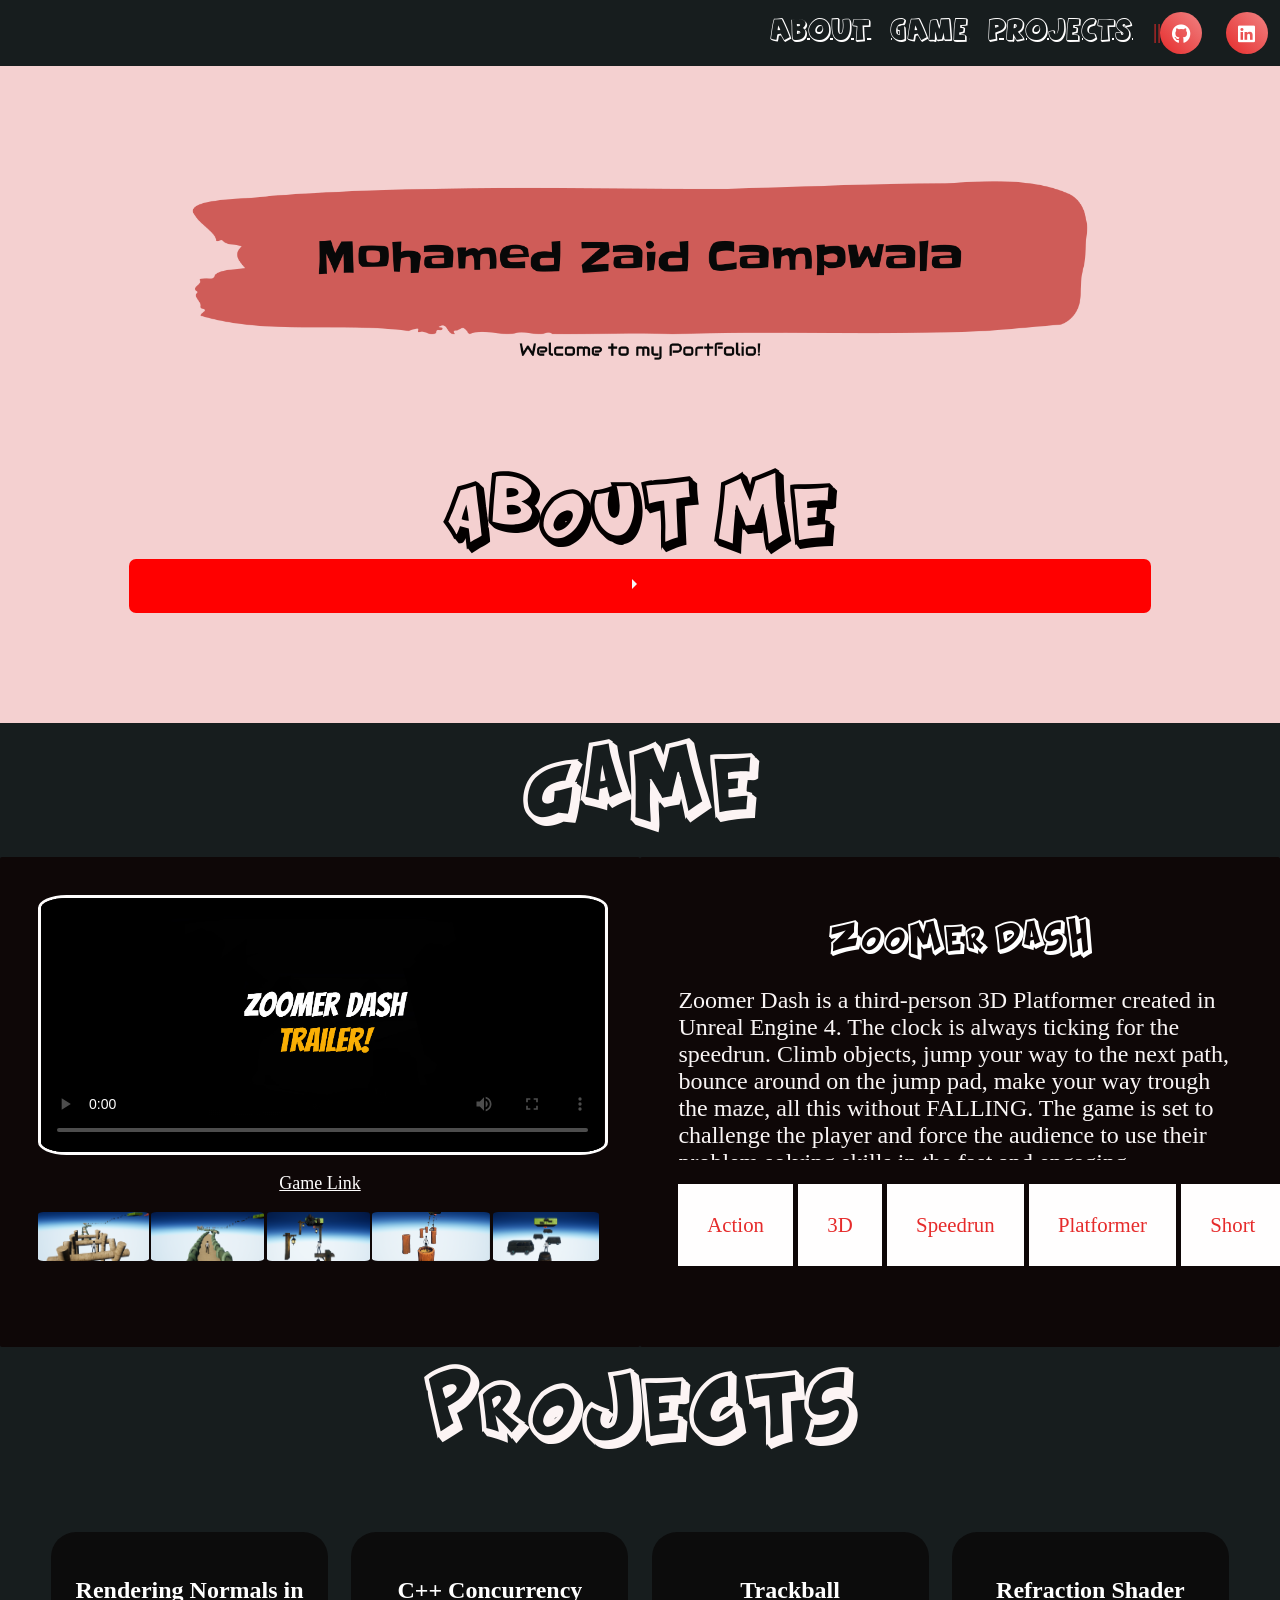
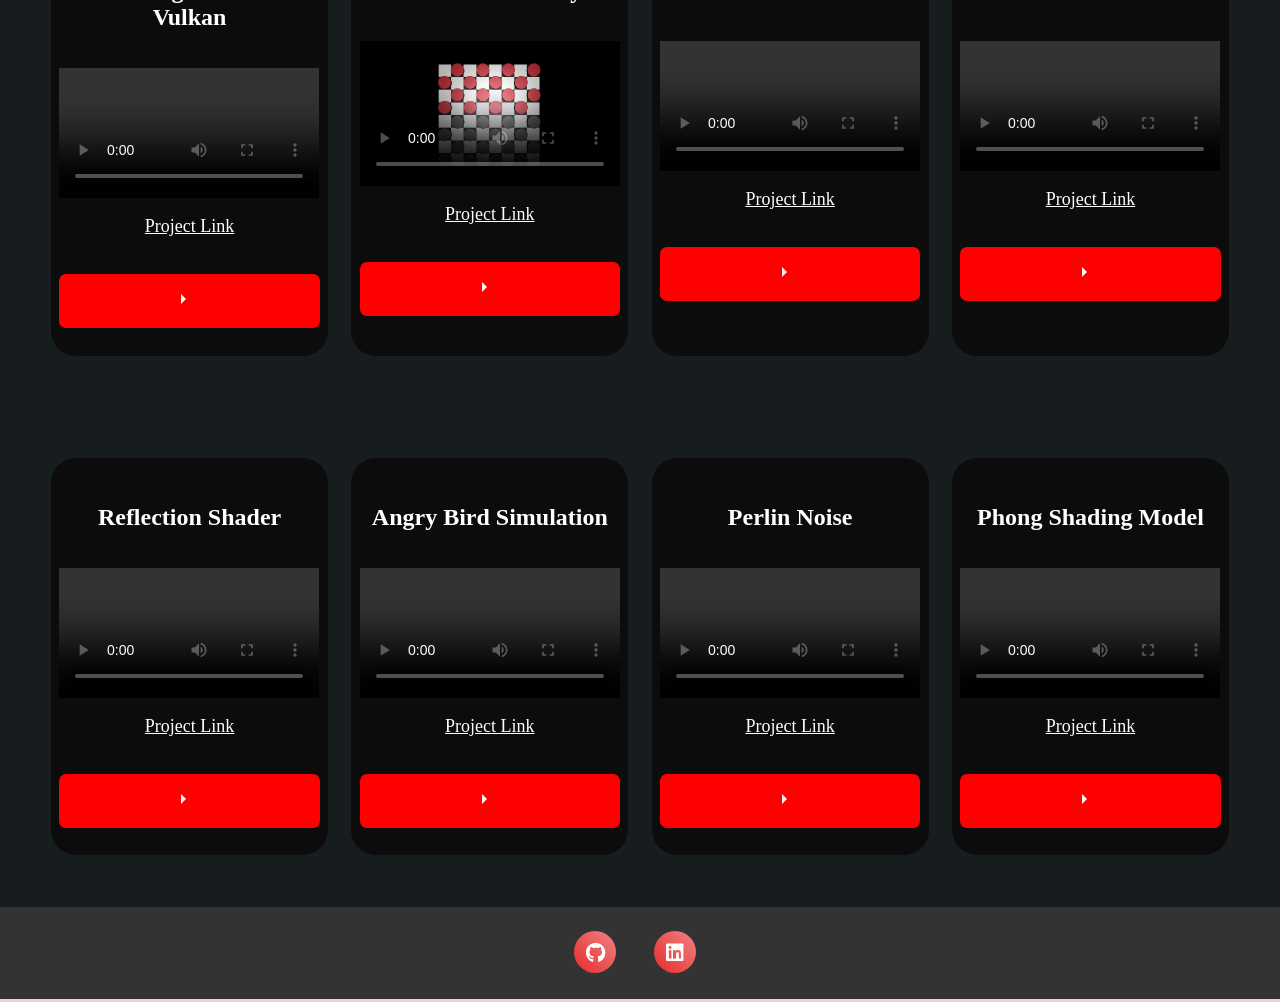
==== commit cf0fccd0: "Update" ====
--- a/index.html
+++ b/index.html
@@ -6,7 +6,7 @@
     <link rel="stylesheet" href="https://cdnjs.cloudflare.com/ajax/libs/font-awesome/6.1.2/css/all.min.css">
     <link rel="stylesheet" href="https://cdnjs.cloudflare.com/ajax/libs/font-awesome/6.0.0-beta3/css/all.min.css">
     <link rel="stylesheet" href="style.css">
-    <title>Hero Layout</title>
+    <title>Mohamed Zaid Campwala</title>
 </head>
 
 <nav>
--- a/style.css
+++ b/style.css
@@ -15,8 +15,8 @@
 }
 
 body {
-  margin: 0;
-  padding: 0;
+  margin: 0%;
+  padding: 0%;
   box-sizing: border-box;
   overflow-x: hidden;
   background-color:  #f4d0d0;
@@ -203,7 +203,7 @@
   background-size: 100%;
   display:flex;
   flex-wrap: wrap;
-  margin: 0% auto;
+  margin: 0% 0%;
   margin-bottom: 0%;
   align-items: center;
   box-sizing:content-box;
@@ -221,8 +221,8 @@
 .row{
   display: grid;
   grid-template-columns: repeat(4, minmax(100px, 1fr));
-  gap: 20px;
-  padding: 40px;
+  gap: 2%;
+  padding: 4%;
 
 }
 
@@ -235,6 +235,10 @@
   border-color: #fefdfd;
 }
 
+img {
+  max-width: 100%;
+  height: auto;
+}
 .left-content {
     display: flex;
     font-size: 18px;
@@ -253,7 +257,7 @@
   flex: 1;
   flex-wrap: wrap;
   border-radius: 25px;
-  gap: 0px;
+  gap: 0%;
   grid-template-columns: repeat(1, minmax(100px, 1fr));
   background-color: #0c0c0c;
   padding: 3%;
@@ -264,7 +268,7 @@
   flex: 1;
   flex-wrap: wrap;
   border-radius: 2px;
-  gap: 0px;
+  gap: 0;
   grid-template-columns: repeat(1, minmax(100px, 1fr));
   background-color: #0e0707;
   padding: 3%;
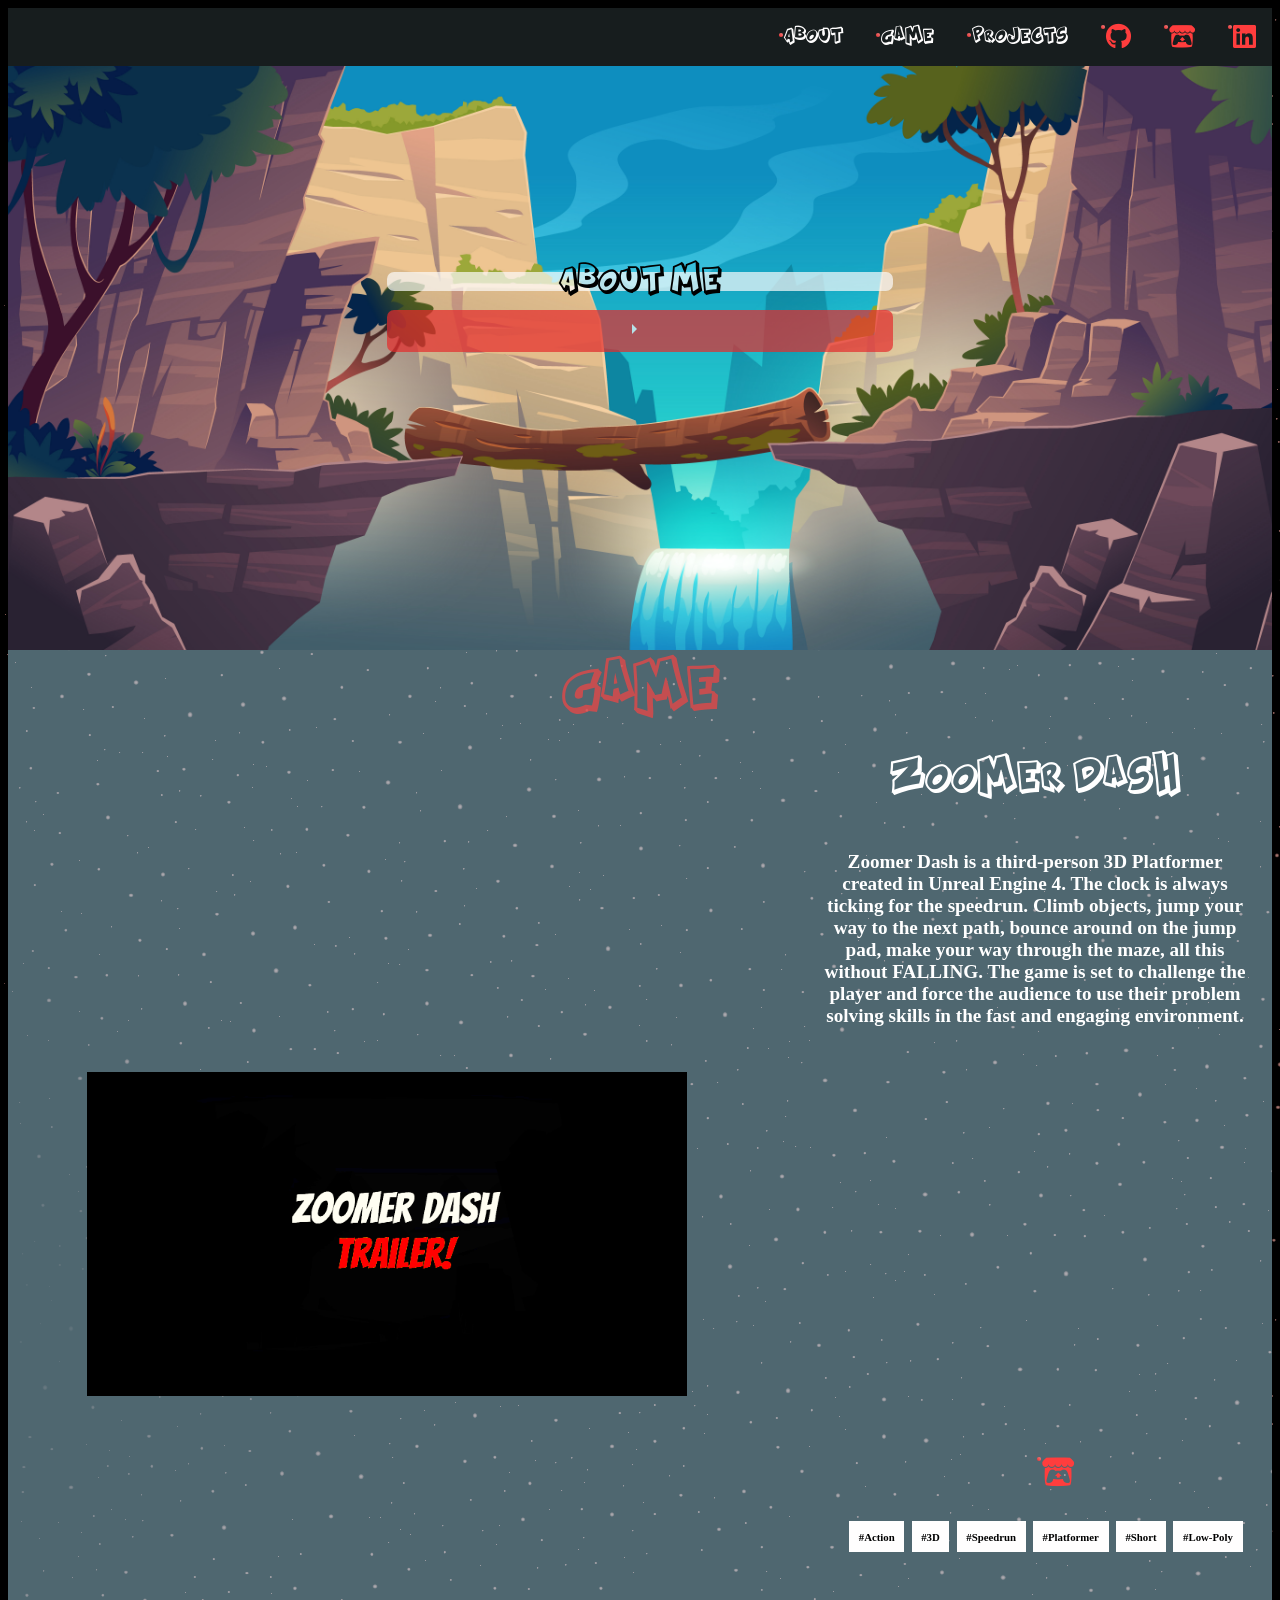
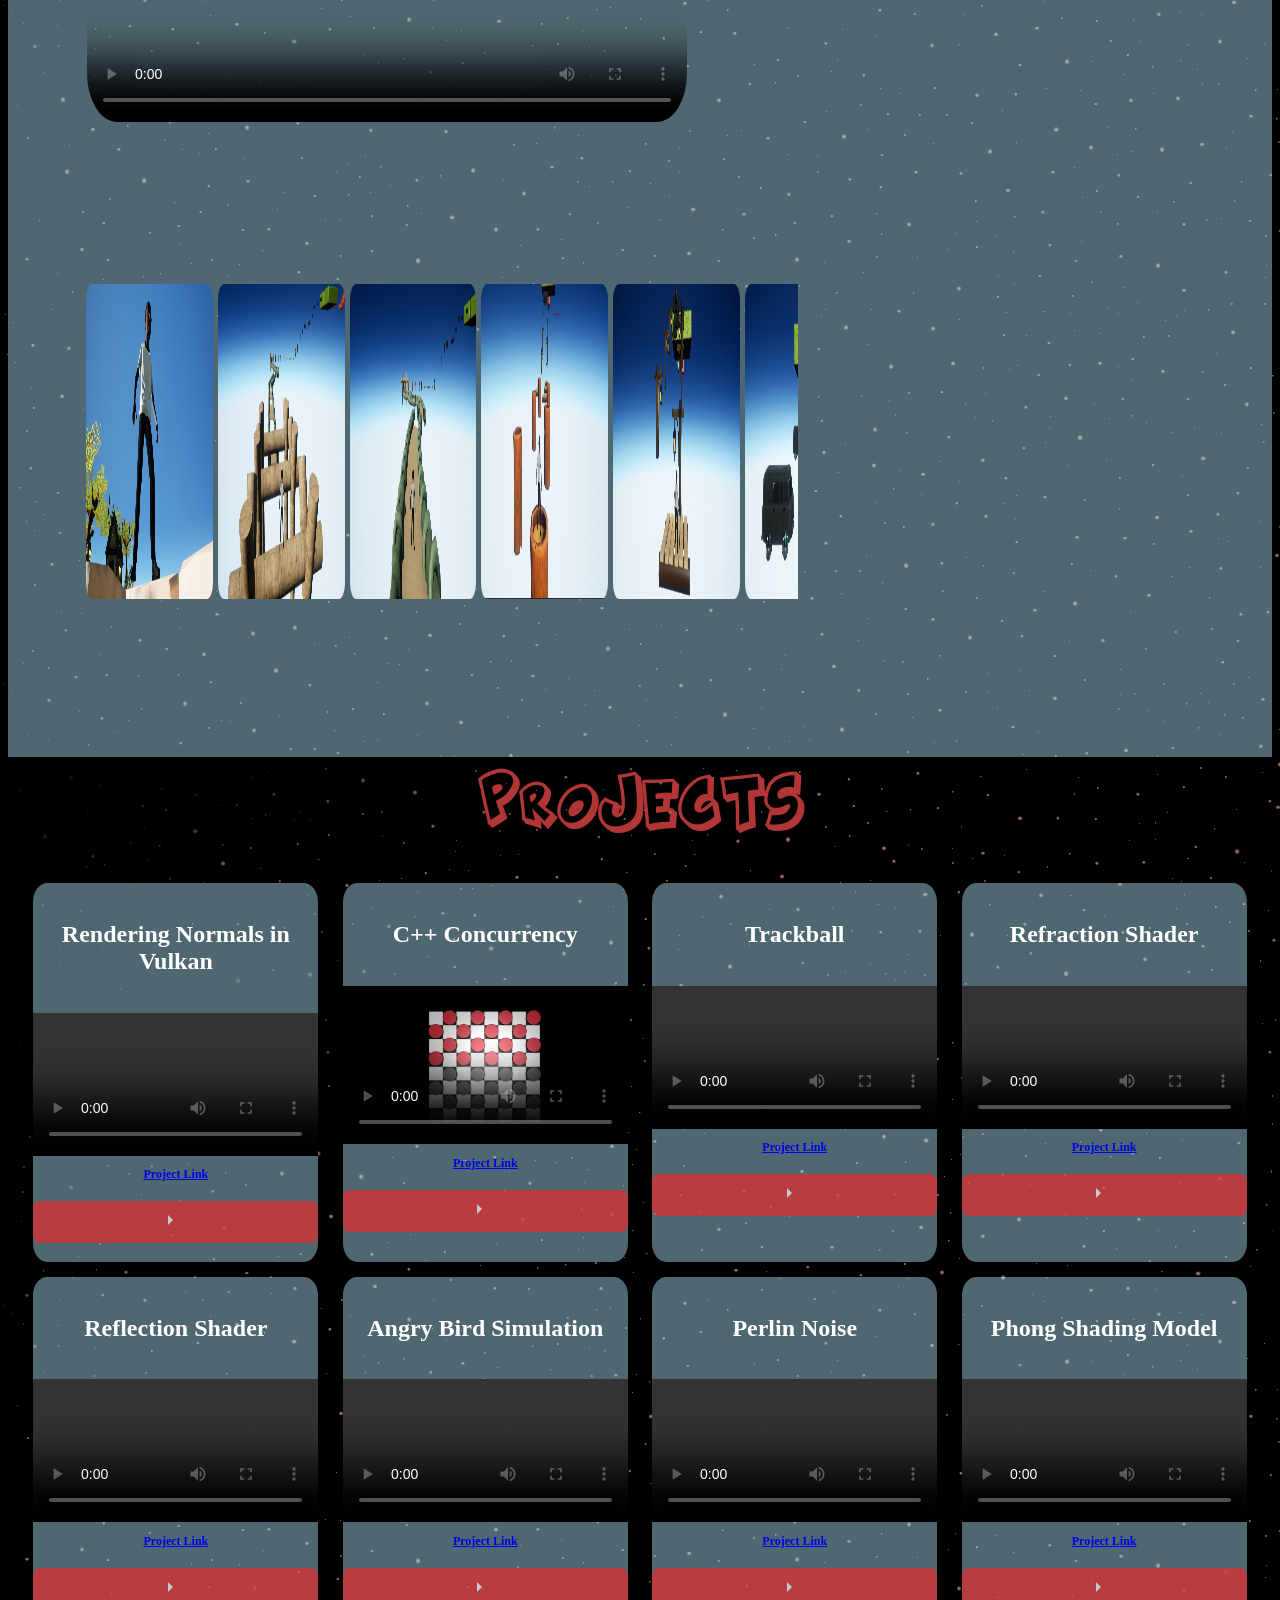
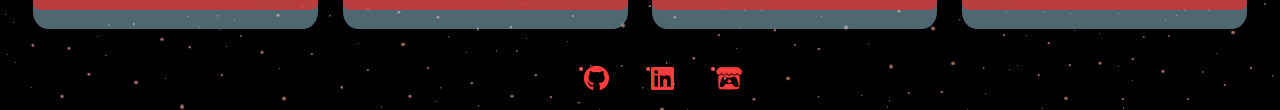
==== commit 909fafa4: "Layout Update" ====
--- a/index.html
+++ b/index.html
@@ -1,5 +1,3 @@
-<!DOCTYPE html>
-<html lang="en">
 <head>
     <meta charset="UTF-8">
     <meta name="viewport" content="width=device-width, initial-scale=1.0">
@@ -9,249 +7,256 @@
     <title>Mohamed Zaid Campwala</title>
 </head>
 
-<nav>
-  <ul class="info">
-    <li><a href="#About-Section">About</a></li>
-    <li><a href="#Game-Section">Game</a></li>
-    <li><a href="#Projects-Section">Projects</a></li>
-    <li>||</li>
-  </ul>
-  <ul class="social-icons">
-    <li><a href="https://github.com/ZaidCampwala/">  
-          <i class="fab fa-github"></i>
-        </a>
-    </li>
-    <li><a href="https://www.linkedin.com/in/mohamedzaid-campwala/">  
-          <i class="fab fa-linkedin"></i>
-        </a>
-    </li> 
-  </ul>
-</nav>
-
-<div class="hero">  </div>
-
-<section id="About-Section"> 
-  <div class="about"> 
-  <h2>About Me</h2>
-        <div class="wrap-collabsible"> <input id="collapsible0" class="toggle" type="checkbox"> <label for="collapsible0" class="lbl-toggle"></label>
-          <div class="collapsible-content">
-            <div class="content-inner">
-              <p class="paragraph"> I am a Game Programmer based out of Ontario, Canada.
-                I am immensely passionate about programming and possess a solid foundation in game design/development principles,object-oriented programming,
-                data structures and algorithms, gameplay mechanics, and interactive storytelling.
-                I have a professional background in programming, which includes completing an internship at Wiz Robotics,
-                where I collaborated with a mentor to teach Python to children aged 6 to 17. I also have experience working with industry-standard tools and technologies, 
-                such as Unity 3D and Unreal Engine, and frameworks like Vulkan, OpenGL, and SDL. I am proficient in programming languages like C++, C#, 
-                Python and also in web development languages like HTML5, CSS. In my previous projects, I have collaborated with multidisciplinary 
-                teams to develop and implement game mechanics, design levels, and optimize performance. I have done most of my work on graphical projects using 
-                Vulkan, OpenGL and SDL frameworks. My projects and my game, Zoomer Dash, highlight my knowledge and skills.</p>
-            </div>
-          </div>
-        </div>
-      </div>   
-</section> 
-
-
-<section id="Game-Section">
-  <div class="column-container">
-    <h3>Game</h3>
-      <div class="game-row">
-        <div class="game-column">
-          <video class="video" src="PortfolioAssets/ZoomerDash/ZoomerDash_Trailer.mp4" controls poster="PortfolioAssets/ZoomerDash/Thumbnail.png"></video>
-        <div class="center-content">
-          <p><a href="https://mohamed-zaid.itch.io/zoomer-dash"> Game Link</a></p>
-        </div>
-          <div class="game-row">
-            <div class="image-gallery">
-              <ul class="image-item">
-                <li> <img src="PortfolioAssets/ZoomerDash/Shot2.png" alt="Image 2"></li>
-                <li>  <img src="PortfolioAssets/ZoomerDash/Shot3.png" alt="Image 2"></li>
-              </ul>
-            </div>
-            <div class="image-gallery">
-              <ul class="image-item">
-              <li> <img src="PortfolioAssets/ZoomerDash/Shot6.png" alt="Image 2"></li>
-              <li>  <img src="PortfolioAssets/ZoomerDash/Shot4.png" alt="Image 1"></li>
-              <li>  <img src="PortfolioAssets/ZoomerDash/Shot7.png" alt="Image 2"></li>      
-              </ul> 
-            </div>  
-          </div>
-        </div>
-        <div class="game-column">
-          <h5>Zoomer Dash</h5>     
-            <p class="description"> Zoomer Dash is a third-person 3D Platformer created in Unreal Engine 4.
-              The clock is always ticking for the speedrun. Climb objects, jump your way to the next path, bounce around on the jump pad, make your way
-              trough the maze, all this without FALLING. The game is set to challenge the player and force the audience to use their problem solving skills in the fast and engaging environment.
-            </p>
-            <div class="tags">
-              <ul class="tags-item">
-              <li>Action</li>
-              <li>3D</li>
-              <li>Speedrun</li> 
-              <li>Platformer</li>   
-              <li>Short</li>    
-              </ul> 
-            </div> 
-        </div>
-      </div>
-    </div>
-  </div>
-</section>
-
-
-<section id="Projects-Section">
-  <div class="column-container">
-    <h3>Projects</h3>
-      <div class="row">
-        <div class="column">
-            <h4>Rendering Normals in Vulkan</h4>
-            <video class="video" src="PortfolioAssets/Projects/DrawingNormals.mp4" controls></video>
-          <div class="center-content">
-            <p><a href="https://github.com/ZaidCampwala/DrawingNormals_Vulkan"> Project Link</a></p>
-          </div>
-          <div class="wrap-collabsible"> <input id="collapsible" class="toggle" type="checkbox"> <label for="collapsible" class="lbl-toggle"></label>
-            <div class="collapsible-content">
-              <div class="content-inner">
-                <p>Created a Graphics Pipeline in Vulkan to render normals of two Mario objects. 
-                  Implemented push constants to provide uniform data to shaders and creating descriptor sets
-                  to allow shaders to freely access buffers and images.</p>
-              </div>
-            </div>
-          </div>
-        </div>
-
-         <div class="column">
-            <h4>C++ Concurrency</h4>
-            <video class="video" src="PortfolioAssets/Projects/Assignment6.mp4" controls poster="PortfolioAssets/Multithreading.png" ></video>
-          <div class="center-content">
-            <p><a href="https://github.com/ZaidCampwala/C-Concurrency"> Project Link</a></p> 
-          </div>
-          <div class="wrap-collabsible"> <input id="collapsible1" class="toggle" type="checkbox" > <label for="collapsible1" class="lbl-toggle"></label>
-            <div class="collapsible-content">
-              <div class="content-inner">
-                <p>Created a 2D scene in OpenGL and Implemented multi-threading by creating three separate threads 
-                  to load assets in a graphical scene for optimization. 
-                  Implemented a memory monitor to manage memory allocation and deallocation.</p>
-              </div>
-            </div>
-          </div>
-        </div>
-
-        <div class="column">
-            <h4>Trackball</h4>
-            <video class="video" src="PortfolioAssets/Projects/Assignment2.mp4" controls></video>
-          <div class="center-content">
-            <p><a href="https://github.com/ZaidCampwala/TorontoSkyBox_Zaid"> Project Link</a></p> 
-          </div>
-          <div class="wrap-collabsible"> <input id="collapsible2" class="toggle" type="checkbox" > <label for="collapsible2" class="lbl-toggle"></label>
-            <div class="collapsible-content">
-              <div class="content-inner">
-                <p>Loaded a skull object with two child objects(eyes). Created movement within the scene using SDL Events.
-                  Used X/Y coordinates to implement movement using the left mouse button.</p>
-              </div>
-            </div>
-          </div>
-        </div>
-
-        <div class="column">
-            <h4>Refraction Shader</h4>
-            <video class="video" src="PortfolioAssets/Projects/Assignment3.mp4" controls></video>
-          <div class="center-content">
-            <p><a href="https://github.com/ZaidCampwala/TorontoSkyBox_Zaid"> Project Link</a></p> 
-          </div>
-          <div class="wrap-collabsible"> <input id="collapsible3" class="toggle" type="checkbox" > <label for="collapsible3" class="lbl-toggle"></label>
-            <div class="collapsible-content">
-              <div class="content-inner">
-                <p>Loaded six textures to create a skybox using C++ in OpenGL. Implemented Refraction shader and displayed
-                  it by creating a sphere. Implemented my trackball system that allows movement within the scene.</p>
-              </div>
-            </div>
-          </div>
-        </div>
-      </div>
-
-    <div class="row">
-      <div class="column">
-          <h4>Reflection Shader</h4>
-          <video class="video" src="PortfolioAssets/Projects/Assignment4.mp4" controls></video>
-        <div class="center-content">
-          <p><a href="https://github.com/ZaidCampwala/TorontoSkyBox_Zaid"> Project Link</a></p> 
-        </div>
-        <div class="wrap-collabsible"> <input id="collapsible4" class="toggle" type="checkbox" > <label for="collapsible4" class="lbl-toggle"></label>
-          <div class="collapsible-content">
-            <div class="content-inner">
-              <p>Loaded six textures to create a skybox using C++ in OpenGL. Implemented Reflection shader and displayed
-                it by creating a sphere. Implemented my trackball system that allows movement within the scene.</p>
-            </div>
-          </div>
-        </div>
-      </div>
-
-      <div class="column">
-        <h4>Angry Bird Simulation</h4>
-          <video class="video" src="PortfolioAssets/Projects/Assignment7.mp4" controls></video>
-      <div class="center-content">
-        <p><a href="https://github.com/ZaidCampwala/Angry-Bird-Simulation"> Project Link</a></p> 
-      </div>
-      <div class="wrap-collabsible"> <input id="collapsible5" class="toggle" type="checkbox" > <label for="collapsible5" class="lbl-toggle"></label>
-        <div class="collapsible-content">
-            <div class="content-inner">
-             <p>As part of my physics project, implemented a body class that simulated physical forces
-               such as gravity, drag force, and wind force using objects initial velocity, position and acceleration.</p>
-            </div>
-          </div>
-        </div>
-      </div>
-
-      <div class="column">
-        <h4>Perlin Noise</h4>
-        <video class="video" src="PortfolioAssets/Projects/Assignment5.mp4" controls></video>
-      <div class="center-content">
-        <p><a href="https://github.com/ZaidCampwala/TorontoSkyBox_Zaid"> Project Link</a></p> 
-      </div>
-      <div class="wrap-collabsible"> <input id="collapsible6" class="toggle" type="checkbox" > <label for="collapsible6" class="lbl-toggle"></label>
-          <div class="collapsible-content">
-            <div class="content-inner">
-              <p>Loaded Created a 3D noise texture.  
-                Implemented a noise shader that allows the display of perlin noise on the loaded sphere object.</p>
-            </div>
-          </div>
-        </div>
-      </div>
-    
-      <div class="column">
-        <h4>Phong Shading Model</h4>
-        <video class="video" src="PortfolioAssets/Projects/Assignment1.mp4" controls></video>
-      <div class="center-content">
-        <p><a href="https://github.com/ZaidCampwala/TorontoSkyBox_Zaid"> Project Link</a></p> 
-      </div>
-      <div class="wrap-collabsible"> <input id="collapsible7" class="toggle" type="checkbox" > <label for="collapsible7" class="lbl-toggle"></label>
-          <div class="collapsible-content">
-            <div class="content-inner">
-              <p>Loaded an Coronavirus object in a 2D scene using C++ in OpenGL. Implemented Phong model shader for a two light system.</p>
-            </div>
-          </div>
-        </div>
-      </div>
-    </div>
-</div>
-</section>
-
-<footer>
-  <div class="footer-content">
-      <div class="footer-info">
-        <div class="footer-social">
-          <ul class="social-icons">
+<body>
+<div class="container">
+    <nav class="nav">
+        <input type="checkbox" id="nav__checkbox" class="nav__checkbox">
+        <label for="nav__checkbox" class="nav__toggle">
+            <svg class="menu" xmlns="http://www.w3.org/2000/svg" viewBox="0 0 448 512" title="bars">
+                <!--!Font Awesome Free 6.5.1 by @fontawesome - https://fontawesome.com License - https://fontawesome.com/license/free Copyright 2024 Fonticons, Inc.-->
+                <path d="M0 96C0 78.3 14.3 64 32 64H416c17.7 0 32 14.3 32 32s-14.3 32-32 32H32C14.3 128 0 113.7 0 96zM0 256c0-17.7 14.3-32 32-32H416c17.7 0 32 14.3 32 32s-14.3 32-32 32H32c-17.7 0-32-14.3-32-32zM448 416c0 17.7-14.3 32-32 32H32c-17.7 0-32-14.3-32-32s14.3-32 32-32H416c17.7 0 32 14.3 32 32z"/>
+            </svg>
+            <svg class="close" xmlns="http://www.w3.org/2000/svg" viewBox="0 0 384 512" title="closebars">
+                <!--!Font Awesome Free 6.5.1 by @fontawesome - https://fontawesome.com License - https://fontawesome.com/license/free Copyright 2024 Fonticons, Inc.-->
+                <path d="M342.6 150.6c12.5-12.5 12.5-32.8 0-45.3s-32.8-12.5-45.3 0L192 210.7 86.6 105.4c-12.5-12.5-32.8-12.5-45.3 0s-12.5 32.8 0 45.3L146.7 256 41.4 361.4c-12.5 12.5-12.5 32.8 0 45.3s32.8 12.5 45.3 0L192 301.3 297.4 406.6c12.5 12.5 32.8 12.5 45.3 0s12.5-32.8 0-45.3L237.3 256 342.6 150.6z"/>
+            </svg>
+        </label>
+        <ul class="nav__menu">
+            <li><a href="#paragraph">About</a></li>
+            <li><a href="#game__content">Game</a></li>
+            <li><a href="#game__projects">Projects</a></li>
             <li><a href="https://github.com/ZaidCampwala/">  
-              <i class="fab fa-github"></i>
+                <i class="fab fa-github"></i>
+              </a>
+            </li>
+            <li><a href="https://mohamed-zaid.itch.io/zoomer-dash">  
+                <i class="fa-brands fa-itch-io"></i>
+              </a>
+            </li>
+            <li><a href="https://www.linkedin.com/in/mohamedzaid-campwala/">  
+                <i class="fab fa-linkedin"></i>
+              </a>
+            </li>
+        </ul>
+    </nav>
+    <main>
+        <div class="about"> 
+            <h2>About Me</h2>
+                  <div class="wrap-collabsible"> <input id="collapsible0" class="toggle" type="checkbox"> <label for="collapsible0" class="lbl-toggle"></label>
+                    <div class="collapsible-content">
+                      <div class="content-inner">
+                        <p class="paragraph"> My name is Mohamed Zaid Campwala, I am a Game Programmer based out of Ontario, Canada.
+                          I am immensely passionate about programming and possess a solid foundation in game design/development principles,object-oriented programming,
+                          data structures and algorithms, gameplay mechanics, and interactive storytelling.
+                          I have a professional background in programming, which includes completing an internship at Wiz Robotics,
+                          where I collaborated with a mentor to teach Python to children aged 6 to 17. I also have experience working with industry-standard tools and technologies, 
+                          such as Unity 3D and Unreal Engine, and frameworks like Vulkan, OpenGL, and SDL. I am proficient in programming languages like C++, C#, 
+                          Python and also in web development languages like HTML5, CSS. In my previous projects, I have collaborated with multidisciplinary 
+                          teams to develop and implement game mechanics, design levels, and optimize performance. I have done most of my work on graphical projects using 
+                          Vulkan, OpenGL and SDL frameworks. My projects and my game, Zoomer Dash, highlight my knowledge and skills.</p>
+                      </div>
+                    </div>
+                  </div>
+    </main>
+
+    <div id="game__content">
+        <h2>Game</h2>
+    </div>
+    <div id="game__trailer">
+        <video class="video" src="PortfolioAssets/ZoomerDash/ZoomerDash_Trailer.mp4" controls poster="PortfolioAssets/ZoomerDash/Thumbnail.png"></video>
+    </div>   
+
+    <div id="game__images">
+         <div class="img__row">
+            <img  src="PortfolioAssets/ZoomerDash/Shot1.png" alt="Image 1"style="width:100%" >
+        </div>
+        <div class="img__row">
+            <img  src="PortfolioAssets/ZoomerDash/Shot2.png" alt="Image 2" style="width:100%" >
+        </div>  
+        <div class="img__row">
+            <img src="PortfolioAssets/ZoomerDash/Shot3.png" alt="Image 3" style="width:100%" >
+        </div>
+        <div class="img__row">
+            <img  src="PortfolioAssets/ZoomerDash/Shot4.png" alt="Image 4"style="width:100%" >
+        </div>
+        <div class="img__row">
+            <img  src="PortfolioAssets/ZoomerDash/Shot5.png" alt="Image 5" style="width:100%" >
+        </div>  
+        <div class="img__row">
+            <img src="PortfolioAssets/ZoomerDash/Shot7.png" alt="Image 6" style="width:100%" >
+        </div>
+    </div>   
+
+    <div id="game__description">
+        <h5>Zoomer Dash</h5>     
+        <p class="description"> Zoomer Dash is a third-person 3D Platformer created in Unreal Engine 4.
+          The clock is always ticking for the speedrun. Climb objects, jump your way to the next path, bounce around on the jump pad, make your way
+          through the maze, all this without FALLING. The game is set to challenge the player and force the audience to use their problem solving skills in the fast and engaging environment.
+        </p>
+        <ul class="social-icons"> 
+          <li><a href="https://mohamed-zaid.itch.io/zoomer-dash">  
+              <i class="fa-brands fa-itch-io"></i>
+            </a>
+          </li>
+        </ul>
+        <div class="tags">
+          <ul class="tags-item">
+            <li>#Action</li>
+            <li>#3D</li>
+            <li>#Speedrun</li> 
+            <li>#Platformer</li>   
+            <li>#Short</li>
+            <li>#Low-Poly</li>    
+          </ul> 
+        </div>
+    </div>
+
+    <div id="game__projects">
+        <h3>Projects</h3>
+    </div>
+    <div id="projects">
+                <div class="column">
+                    <h4>Rendering Normals in Vulkan</h4>
+                    <video class="video" src="PortfolioAssets/Projects/DrawingNormals.mp4" controls></video>
+                  <div class="center-content">
+                    <p><a href="https://github.com/ZaidCampwala/DrawingNormals_Vulkan"> Project Link</a></p>
+                  </div>
+                  <div class="wrap-collabsible"> <input id="collapsible" class="toggle" type="checkbox"> <label for="collapsible" class="lbl-toggle"></label>
+                    <div class="collapsible-content">
+                      <div class="content-inner">
+                        <p>Created a Graphics Pipeline in Vulkan to render normals of two Mario objects. 
+                          Implemented push constants to provide uniform data to shaders and creating descriptor sets
+                          to allow shaders to freely access buffers and images.</p>
+                      </div>
+                    </div>
+                  </div>
+                </div>
+        
+                 <div class="column">
+                    <h4>C++ Concurrency</h4>
+                    <video class="video" src="PortfolioAssets/Projects/Assignment6.mp4" controls poster="PortfolioAssets/Multithreading.png" ></video>
+                  <div class="center-content">
+                    <p><a href="https://github.com/ZaidCampwala/C-Concurrency"> Project Link</a></p> 
+                  </div>
+                  <div class="wrap-collabsible"> <input id="collapsible1" class="toggle" type="checkbox" > <label for="collapsible1" class="lbl-toggle"></label>
+                    <div class="collapsible-content">
+                      <div class="content-inner">
+                        <p>Created a 2D scene in OpenGL and Implemented multi-threading by creating three separate threads 
+                          to load assets in a graphical scene for optimization. 
+                          Implemented a memory monitor to manage memory allocation and deallocation.</p>
+                      </div>
+                    </div>
+                  </div>
+                </div>
+        
+                <div class="column">
+                    <h4>Trackball</h4>
+                    <video class="video" src="PortfolioAssets/Projects/Assignment2.mp4" controls></video>
+                  <div class="center-content">
+                    <p><a href="https://github.com/ZaidCampwala/TorontoSkyBox_Zaid"> Project Link</a></p> 
+                  </div>
+                  <div class="wrap-collabsible"> <input id="collapsible2" class="toggle" type="checkbox" > <label for="collapsible2" class="lbl-toggle"></label>
+                    <div class="collapsible-content">
+                      <div class="content-inner">
+                        <p>Loaded a skull object with two child objects(eyes). Created movement within the scene using SDL Events.
+                          Used X/Y coordinates to implement movement using the left mouse button.</p>
+                      </div>
+                    </div>
+                  </div>
+                </div>
+        
+                <div class="column">
+                    <h4>Refraction Shader</h4>
+                    <video class="video" src="PortfolioAssets/Projects/Assignment3.mp4" controls></video>
+                  <div class="center-content">
+                    <p><a href="https://github.com/ZaidCampwala/TorontoSkyBox_Zaid"> Project Link</a></p> 
+                  </div>
+                  <div class="wrap-collabsible"> <input id="collapsible3" class="toggle" type="checkbox" > <label for="collapsible3" class="lbl-toggle"></label>
+                    <div class="collapsible-content">
+                      <div class="content-inner">
+                        <p>Loaded six textures to create a skybox using C++ in OpenGL. Implemented Refraction shader and displayed
+                          it by creating a sphere. Implemented my trackball system that allows movement within the scene.</p>
+                      </div>
+                    </div>
+                  </div>
+                </div>
+        
+              <div class="column">
+                  <h4>Reflection Shader</h4>
+                  <video class="video" src="PortfolioAssets/Projects/Assignment4.mp4" controls></video>
+                <div class="center-content">
+                  <p><a href="https://github.com/ZaidCampwala/TorontoSkyBox_Zaid"> Project Link</a></p> 
+                </div>
+                <div class="wrap-collabsible"> <input id="collapsible4" class="toggle" type="checkbox" > <label for="collapsible4" class="lbl-toggle"></label>
+                  <div class="collapsible-content">
+                    <div class="content-inner">
+                      <p>Loaded six textures to create a skybox using C++ in OpenGL. Implemented Reflection shader and displayed
+                        it by creating a sphere. Implemented my trackball system that allows movement within the scene.</p>
+                    </div>
+                  </div>
+                </div>
+              </div>
+        
+              <div class="column">
+                <h4>Angry Bird Simulation</h4>
+                  <video class="video" src="PortfolioAssets/Projects/Assignment7.mp4" controls></video>
+              <div class="center-content">
+                <p><a href="https://github.com/ZaidCampwala/Angry-Bird-Simulation"> Project Link</a></p> 
+              </div>
+              <div class="wrap-collabsible"> <input id="collapsible5" class="toggle" type="checkbox" > <label for="collapsible5" class="lbl-toggle"></label>
+                <div class="collapsible-content">
+                    <div class="content-inner">
+                     <p>As part of my physics project, implemented a body class that simulated physical forces
+                       such as gravity, drag force, and wind force using objects initial velocity, position and acceleration.</p>
+                    </div>
+                  </div>
+                </div>
+              </div>
+        
+              <div class="column">
+                <h4>Perlin Noise</h4>
+                <video class="video" src="PortfolioAssets/Projects/Assignment5.mp4" controls></video>
+              <div class="center-content">
+                <p><a href="https://github.com/ZaidCampwala/TorontoSkyBox_Zaid"> Project Link</a></p> 
+              </div>
+              <div class="wrap-collabsible"> <input id="collapsible6" class="toggle" type="checkbox" > <label for="collapsible6" class="lbl-toggle"></label>
+                  <div class="collapsible-content">
+                    <div class="content-inner">
+                      <p>Loaded Created a 3D noise texture.  
+                        Implemented a noise shader that allows the display of perlin noise on the loaded sphere object.</p>
+                    </div>
+                  </div>
+                </div>
+              </div>
+            
+              <div class="column">
+                <h4>Phong Shading Model</h4>
+                <video class="video" src="PortfolioAssets/Projects/Assignment1.mp4" controls></video>
+              <div class="center-content">
+                <p><a href="https://github.com/ZaidCampwala/TorontoSkyBox_Zaid"> Project Link</a></p> 
+              </div>
+              <div class="wrap-collabsible"> <input id="collapsible7" class="toggle" type="checkbox" > <label for="collapsible7" class="lbl-toggle"></label>
+                  <div class="collapsible-content">
+                    <div class="content-inner">
+                      <p>Loaded an Coronavirus object in a 2D scene using C++ in OpenGL. Implemented Phong model shader for a two light system.</p>
+                    </div>
+                  </div>
+                </div>
+              </div>
+    </div>
+    <footer>
+        <ul class="social-icons">
+            <li><a href="https://github.com/ZaidCampwala/">  
+            <i class="fab fa-github"></i>
             </a></li>
             <li><a href="https://www.linkedin.com/in/mohamedzaid-campwala/">  
-              <i class="fab fa-linkedin"></i>
+            <i class="fab fa-linkedin"></i>
             </a></li> 
-          </ul>
-        </div>
-      </div>
-  </div>
-</footer>
+            <li><a href="https://mohamed-zaid.itch.io/zoomer-dash">  
+                <i class="fa-brands fa-itch-io"></i>
+              </a>
+            </li>
+        </ul>
+    </footer>
 </body>
-</html>+</div>
--- a/style.css
+++ b/style.css
@@ -1,323 +1,199 @@
 @font-face {
-  font-family: 'Kraash';
-  src: url('Fonts/Kraash.ttf') format('woff2');  /* Add more font formats if necessary */
-}
-@font-face {
-  font-family: 'Almond';
-  src: url('Fonts/Almond\ Nougat.ttf') format('woff2');  /* Add more font formats if necessary */
-}
-@font-face {
-  font-family: 'Nav';
-  src: url('Fonts/AGENTORANGE.TTF') format('woff2');  /* Add more font formats if necessary */
-}
-:root {
-  --color: #ff0505;
-}
-
-body {
-  margin: 0%;
-  padding: 0%;
-  box-sizing: border-box;
-  overflow-x: hidden;
-  background-color:  #f4d0d0;
-}
-
-nav {
-  display: flex;
-  background-color:#171d1e;
-  background-blend-mode: multiply;
-  padding-left: 2%;
-  justify-content: flex-end;
-}
-
-ul {
-  list-style-type: none;
-  display:contents;
-}
-
-.info {
-  display: flex;
-  margin-right: 3%;
-}
-
-.info li{
-  font-family: Nav;
-  display: inline-block;
-  margin: 0.15em;
-  padding-right: 1.9%;
-  margin-right: 3%;
-  position:relative;
-  font-size: 130%;
-}
-
-.info a {
- display: flex;
-}
-
-.social-icons {
-  margin: 1em;
-  list-style: none;
-
-}
-
-.social-icons li {
-  display: inline-block;
-  margin: 0.15em;
-  position:relative;
-  font-size: 1.2em;
-}
-
-.social-icons i {
-  color: #fff;
-  position: absolute;
-  top: 21px;
-  left: 21px;
-  transition: all 265ms ease-out;
-
-}
-
-.social-icons a {
-  display: flex;
-}
-
-.social-icons a:before {
-  transform: scale(0.7);
-  -ms-transform: scale(0.7);
-  -webkit-transform: scale(0.7);
-  content: " ";
-  width: 60px;
-  height: 60px;
-  border-radius: 100%;
-  display: block;
-  background: linear-gradient(45deg, #e62b2b, #f08383);
-  transition: all 265ms ease-out;
-}
-
-.social-icons a:hover:before {
-  transform: scale(0);
-  transition: all 265ms ease-in;
-}
-
-.social-icons a:hover i {
-  transform: scale(2.2);
-  -ms-transform: scale(2.2);
-  -webkit-transform: scale(2.2);
-  color: #e62b2b;
-  background: -webkit-linear-gradient(45deg, #e62b2b, #e87777);
-  -webkit-background-clip: text;
-  -webkit-text-fill-color: transparent;
-  transition: all 265ms ease-in;
-}
-
-a {
-  color: #fffefe;
-}
-
-a:hover,
-a:focus {
-  color: #ff0202;
-}
-
-.about {
-  margin: 0% 10%;
-  margin-bottom: 7%;
-  padding: 0.1%;
-}
-
-.hero {
-  background: url('PortfolioAssets/logo-no-background.png') center/cover no-repeat ;
-  background-blend-mode: multiply;
-  background-size: 70%;
-  text-align: center;
-  padding: 15% 0; /* Adjust the padding as needed */
-  margin: 1% 0%;
-}
-
-h2 {
-  display: flex;
-  justify-content: center;
-  font-size: 270%;
-  margin-top: 2%;
-  margin-bottom: 0%;
-  font-family:Kraash;
-  color: rgb(3, 0, 0);
-}
-
-h3 {
-  display: flex;
-  justify-content: center;
-  font-size: 280%;
-  font-family:Kraash;
-  color: rgb(252, 244, 244);
-}
-
-h4 {
-  font-family:RobotoLight;
-  text-align: center;
-  padding: 2%;
-  font-size: 24px;
-  color: white;
-}
-
-h5 {
-  font-family:kraash;
-  text-align: center;
-  padding: 0.4%;
-  font-size: 20px;
-  color: white;
-}
-
-li {
-  color: #e62b2b;
-}
-
-.center-content{
-  display: flex;
-  font-size: 18px;
-  justify-content: center;
-  align-items: center;
-}
-
-.paragraph{
-  font-size: 150%;
-  height: 10%;
-  display:flex;
-  flex-wrap: wrap;
-  padding: 2%;
-  margin: 1% 1%;
-  font-family: Almond;
-  color:rgb(9, 9, 9);
-}
-
-.description {
-  font-size: 150%;
-  overflow-y: scroll;
-  height: 42%;
-  display:flex;
-  flex-wrap: wrap;
-  font-family:RobotoLight;
-  color:rgb(249, 245, 245);
-}
-
-.column-container{
-  background-size: 100%;
-  display:flex;
-  flex-wrap: wrap;
-  margin: 0% 0%;
-  margin-bottom: 0%;
-  align-items: center;
-  box-sizing:content-box;
-  justify-content: center;
-  padding: 0%;
-  background-color:#171d1e;
-}
-
-.video{
-  display: flex;
-  width: 100%;
-  height: auto;
-}
-
-.row{
-  display: grid;
-  grid-template-columns: repeat(4, minmax(100px, 1fr));
-  gap: 2%;
-  padding: 4%;
-
-}
-
-.game-column video{
-  display: flex;
-  width: 100%;
-  height: auto;
-  border-radius: 5%;
-  border-style: solid;
-  border-color: #fefdfd;
-}
-
-img {
-  max-width: 100%;
-  height: auto;
-}
-.left-content {
-    display: flex;
-    font-size: 18px;
-    justify-content:left;
-    padding-left: 22%;
-}
-
-.game-row{
-  display: flex;
-  grid-template-columns: repeat(2, minmax(100px, 1fr));
-  gap: 0%;
-  padding: 0%;
-}
-
-.column{
-  flex: 1;
-  flex-wrap: wrap;
-  border-radius: 25px;
-  gap: 0%;
-  grid-template-columns: repeat(1, minmax(100px, 1fr));
-  background-color: #0c0c0c;
-  padding: 3%;
-}
-
-.game-column{
-  /* background: url('PortfolioAssets/ZoomerDash/ZoomerDash_Bkg.jpg') center/cover no-repeat ; */
-  flex: 1;
-  flex-wrap: wrap;
-  border-radius: 2px;
-  gap: 0;
-  grid-template-columns: repeat(1, minmax(100px, 1fr));
-  background-color: #0e0707;
-  padding: 3%;
-}
-
-.image-gallery {
-  display: flex;
-  justify-content:calc(center); /* Align items horizontally */
-}
-
-.image-gallery :hover{
-  transform: scale(1.3, 1.3);
-  border-style:solid;
-  border-color:#ffffff;
-}
-
-.image-item {
-  flex: 50%;
-  margin: 0%;
-  align-items: flex-start;
-}
-
-.image-item img {
-  max-width: 98%;
-  height: 100%;
-  border-radius: 5%;
-}
-
-.tags {
-  display: flex;
-  margin-right: 3%;
-  justify-content:flex-start; /* Align items horizontally */
-}
-
-.tags-item {
-  flex: 50%;
-  margin-top: 15%;
-  align-items: flex-start;
-}
-
-.tags-item li{
-  background-color: #fffefe;
-  padding: 5.3%;
-  margin-right: 1%;
-  position:relative;
-  font-size: 130%;
-}
-.column:hover{
-  background-color:#ebe0e040;
+    font-family: 'Kraash';
+    src: url('Fonts/Kraash.ttf') format('woff2');  /* Add more font formats if necessary */
+  }
+  @font-face {
+    font-family: 'Almond';
+    src: url('Fonts/Almond\ Nougat.ttf') format('woff2');  /* Add more font formats if necessary */
+  }
+  @font-face {
+    font-family: 'Nav';
+    src: url('Fonts/AGENTORANGE.TTF') format('woff2');  /* Add more font formats if necessary */
+}
+
+body{
+  background: url("PortfolioAssets/bkg.png");
+}
+
+:root{
+    --main-radius: 0%;
+    --main-padding:0%;
+}
+
+.container {
+  background: url("PortfolioAssets/bkg.png");
+    display: grid;
+    height: 366vh;
+    grid-template-columns: 1fr 1fr 0.5fr 1.5fr;
+    grid-template-rows: 0.05fr 0.75fr 0.05fr 0.95fr 0.55fr 0.95fr 0.05fr 0.95fr 0.05fr;
+    grid-template-areas: "nav nav nav nav" 
+                         "main main main main"
+                         "game__content game__content game__content game__content"
+                         "game__trailer game__trailer game__trailer game__description"
+                         "game__trailer game__trailer game__trailer game__description"
+                         "game__images game__images game__images game__description"
+                         "game__projects game__projects game__projects game__projects"
+                         "projects projects projects projects"
+                         "footer footer footer footer";
+    grid-gap: 0rem;
+    font-weight: 800;
+    font-size: 12px;
+    text-align: center;
+}
+
+.nav{
+    background-color: #171d1e;
+    grid-area: nav;
+    border-radius: var(--main-radius);
+    padding-top: var(--main-padding);
+
+}
+
+.nav__toggle{
+    position:absolute;
+    cursor:pointer;
+    margin:0rem 1rem;
+    right: 0;
+
+    svg{
+        width:1.5rem;
+        fill:#e94747c3;
+    }
+
+    .close{
+        display:none;
+    }
+
+    .menu{
+        margin-top:0.2rem;
+    }
+}
+
+.nav__menu{
+    display:flex;
+    flex-direction: column;
+    gap:2rem;
+    margin: 1rem;
+    justify-content: flex-end;
+    align-items: center;
+    font-family: kraash;
+    font-size: 80%;
+
+    li{
+        display: none;
+        position:relative;
+    }
+    li:hover{
+        transform: scale(1.2);
+        -ms-transform: scale(1.2);
+        -webkit-transform: scale(1.2);
+        color: #e62b2b;
+        background: -webkit-linear-gradient(45deg, #e62b2b, #e87777);
+        -webkit-background-clip: text;
+        -webkit-text-fill-color: transparent;
+        transition: all 265ms ease-in;
+    }
+    i{
+        font-size: 270%;
+        color: #ff3d3d;
+        position: relative;
+        transition: all 265ms ease-out;
+    }
+    a{
+        display: flex;
+        text-decoration: none;
+    }
+    a:before {
+        transform: scale(0.7);
+        -ms-transform: scale(0.7);
+        -webkit-transform: scale(0.7);
+        content: " "; 
+        width: 6px;
+        height: 6px;
+        border-radius: 100%;
+        display: block;
+        background: linear-gradient(45deg, #e62b2b, #f08383);
+        transition: all 265ms ease-out;
+      }
+      
+      a:hover:before {
+        transform: scale(0);
+        transition: all 265ms ease-in;
+      }
+      
+      a:hover i {
+        transform: scale(1.4);
+        -ms-transform: scale(1.4);
+        -webkit-transform: scale(1.4);
+        color: #e62b2b;
+        background: -webkit-linear-gradient(45deg, #e62b2b, #e87777);
+        -webkit-background-clip: text;
+        -webkit-text-fill-color: transparent;
+        transition: all 265ms ease-in;
+      }
+      
+      a {
+        color: #fffefe;
+      }
+    svg{
+        width:1.5rem;
+        fill:bisque
+    }
+}
+
+.nav__checkbox{
+    display:none;
+}
+
+#nav__checkbox:checked ~ ul.nav__menu li{
+    display:block;
+}
+
+#nav__checkbox:checked ~ label.nav__toggle .close{
+    display:block;
+}
+
+#nav__checkbox:checked ~ label.nav__toggle .menu{
+    display:none;
+}
+::-webkit-scrollbar {
+    width: 3px; /* width of the scrollbar */
+    padding-right: 0%;
+}
+::-webkit-scrollbar-thumb {
+    background: #e94747c3; /* color of the scrollbar */
+    border-radius: 15px; /* roundness of the scrollbar */
+}
+
+::-webkit-scrollbar-thumb:hover {
+    background: #de0606; /* color of the scrollbar when hovered */
+}
+
+main{
+    background: url("PortfolioAssets/ZoomerDash/ZoomerDash_Bkg.jpg") center/cover no-repeat;
+    grid-area: main;
+    border-radius: var(--main-radius);
+    padding-top: var(--main-padding);
+    .about {
+        margin: 0% 10%;
+        margin-bottom: 7%;
+        padding: 15.1% 20%;
+        h2{ 
+            font-family: Kraash;
+            background-color: #fdfdfdb1;
+            border-radius: 7px;  
+        }
+      }
+      .paragraph{
+        font-family: Almond;
+        font-size: 180%;
+        font-weight: 70;
+        display:flex;
+        flex-wrap: wrap;
+        padding: 2%;
+        margin: 1% 1%;
+        color:rgb(254, 252, 252);
+      }
 }
 
 input[type="checkbox"] {
@@ -331,13 +207,13 @@
 .lbl-toggle {
   display: block;
   font-weight: bold;
-  font-family: monospace;
-  font-size: 1.2rem;
+  font-size: 13.0rem;
   text-transform: uppercase;
   text-align: center;
   padding: 1rem;
   color: #f6f6f6;
-  background: #ff0000;
+  background: #e62b2b;
+  opacity: 0.7;
   cursor: pointer;
   border-radius: 7px;
   transition: all 0.25s ease-out;
@@ -365,7 +241,8 @@
 
 .collapsible-content {
   max-height: 0px;
-  overflow: hidden;
+  overflow-y: auto;
+  overflow-x:inherit;
   transition: max-height 0.25s ease-in-out;
 }
 
@@ -391,134 +268,339 @@
   margin-bottom: 0;
 }
 
-footer {
-  background-color: #333;
-  color: #fff;
-  padding: 1% 0;
-  margin-top: 0%;
-  text-align: center;
-}
-
-.footer-content {
+#game__content{
+  background-color: #b4eaff70;
+  grid-area: game__content;
+  border-radius: var(--main-radius);
+  padding-top: var(--main-padding);
+  grid-template-columns: 1fr 1fr;
+  h2{ 
+    font-size: 250%;
+      font-family: Kraash;
+      color:#e94747c3;
+      border-radius: 7px;  
+  }
+}
+
+#game__trailer{
+  background-color: #b4eaff70;
+  grid-area: game__trailer;
+  mix-blend-mode:normal;
+  border-radius: var(--main-radius);
+  padding-top: var(--main-padding);
+  video{
+      display: flex;
+      flex-wrap: wrap;
+      overflow-wrap: var(--main-padding);
+      margin-left: 10%;
+      margin-top: 2%;
+      width: 76%;
+      height: 98%;
+      border-radius: 2%;
+      border-color: #f9f9f992;
+      border-radius: 5%;
+    }
+}
+
+#game__images{
+  background-color: #b4eaff70;
+  display: grid;
+  padding: 0% 0%;
+  grid-template-columns: repeat(6,minmax(100px,1fr));
+  overflow-x: scroll;
+  justify-content:calc(center); /* Align items horizontally */
+  align-items: center;
+  grid-area: game__images;
+  border-radius: var(--main-radius);
+  padding-top: var(--main-padding);       
+  width:100%;
+  height: auto;
+}
+
+.img__row{
+ padding: 2%;
+}
+
+.img__row img{
+  margin-left: 60%;
+  margin-right: 10%;
+  border-radius: 5%;
+  height: 50%;
+}
+
+.img__row img:hover{
+  transform: scale(1.3, 1.3);
+  border-style:solid;
+  border-color:#ffffff;
+}
+
+#game__description{
+  background-color: #b4eaff70;
+  grid-area: game__description;
+    border-radius: var(--main-radius);
+    padding-top: var(--main-padding);
+    overflow-y: scroll;
+
+    h5 {
+      font-family:kraash;
+      text-align: center;
+      padding: 0.4%;
+      font-size: 180%;
+      color: white;
+    }
+    
+    .description {
+      overflow-y: scroll;
+      font-size: 160%;
+      height: 35%;
+      display:flex;
+      flex-wrap: wrap;
+      padding: 5%;
+      margin-bottom: 2%;
+      font-family:RobotoLight;
+      color:rgb(255, 255, 255);
+    }
+    .tags {
+      margin-right: 3%;
+      justify-content:center; /* Align items horizontally */
+    }
+
+    .tags-item li{
+      display:inline-block;
+      justify-content:space-around;
+      position: relative;
+      list-style: none;
+      background-color: #fffefe;
+      padding: 2.3%;
+      margin-right: 1%;
+      margin-bottom: 5%;
+      margin-top: 5%;
+      font-size: 90%;
+    }
+}
+
+#game__projects{
+  background: url("PortfolioAssets/bkg.png");
+  grid-area: game__projects;
+  border-radius: var(--main-radius);
+  padding-top: var(--main-padding);
+  h3 {
+    display: flex;
+    justify-content: center;
+    font-size: 280%;
+    font-family:Kraash;
+    color: #e94747c3;
+  }  
+}
+
+#projects{
+  display: grid;
+  grid-area: projects;
+  grid-template-columns: repeat(4,minmax(100px,1fr));
+  border-radius: var(--main-radius);
+  padding-top: var(--main-padding);
+  gap: 2%;
+  padding: 2%;
+  h4 {
+    font-family:RobotoLight;
+    text-align: center;
+    padding: 2%;
+    font-size: 24px;
+    color: white;
+  }
+  .video{
+    display: flex;
+    width: 100%;
+    height: auto;
+  }
+  .column{
+    border-radius: 5%;
+    background-color: #b4eaff70;
+  }
+}
+
+footer{
+  display:flex;
+  gap:1rem;
+  margin-top: 1rem;
+  grid-area: footer;
+  justify-content: center;
+  font-family: kraash;
+  font-size: 80%;
+
+}
+
+.social-icons li{
+  display: inline-block;
+  list-style: none;
+  position:relative;
+  margin:0rem 1rem;
+  right: 0;
+}
+
+.social-icons li:hover{
+  transform: scale(1.2);
+  -ms-transform: scale(1.2);
+  -webkit-transform: scale(1.2);
+  color: #e62b2b;
+  background: -webkit-linear-gradient(45deg, #e62b2b, #e87777);
+  -webkit-background-clip: text;
+  -webkit-text-fill-color: transparent;
+  transition: all 265ms ease-in;
+}
+
+.social-icons i{
+  font-size: 270%;
+  color: #ff3d3d;
+  position: relative;
+  transition: all 265ms ease-out;
+}
+
+.social-icons a{
   display: flex;
-  justify-content: space-around;
-  align-items: center;
-}
-
-.footer-logo img {
-  width: 100px; /* Adjust the width as needed */
-  height: auto;
-}
-
-.footer-info {
-  justify-content: center;
-  flex: 1;
-}
-
-.footer-info p {
-  margin-bottom: 10px;
-}
-
-.footer-social a {
-  color: #fff;
   text-decoration: none;
-  font-size: 20px;
-  margin-right: 10px;
-}
-
-/* Add hover effect to social media icons */
-.footer-social a:hover {
-  color: #ffd700; /* Change the color on hover as needed */
-}
-
-@keyframes waves {
-  0% {
-    transform: translate(-50%, -75%) rotate(0deg);
-  }
-
-  100% {
-    transform: translate(-50%, -75%) rotate(360deg);
-  }
-}
-
-@keyframes gradient {
-  0% {
-      background-position: 0% 50%;
-  }
-  100% {
-      background-position: 100% 50%;
-  }
-}
-@media screen and (min-width: 768px){
-  .element{
-    width: 50%;
-  }
-}
-@media only screen and (max-width: 767px){
-  body{
-    font-size: 14px;
-  }
-  .row{
-    margin-top: 10%;
-    grid-template-columns: repeat(auto-fit, minmax(400px, 1fr));
-  }
-  .game-row{
-    margin-top: 10%;
-    grid-template-columns: repeat(auto-fit, minmax(400px, 1fr));
-  }
-  .column-container{
-    max-width: 1200px;
-    display: flex;
-    flex-basis: 50%;
-  }
-  .column{
-    max-width: 1200px;
-    flex-basis: 50%;
-    grid-template-columns: repeat(auto-fit, minmax(400px, 1fr));
-  }
-  .game-column{
-    max-width: 1200px;
-    flex-basis: 50%;
-    grid-template-columns: repeat(auto-fit, minmax(400px, 1fr));
-  }
-  .tags{
-    max-width: 1200px;
-    display: flex;
-    flex-basis: 50%;
-  }
-}
-@media (min-width: 768px) and (max-width: 1200px){
-  body{
-    font-size: 14px;
-  }
-  .row{
-    margin-top: 10%;
-    max-width: 1200px;
-    grid-template-columns: repeat(auto-fit, minmax(400px, 1fr));
-  }
-  .game-row{
-    margin-top: 10%;
-    max-width: 1200px;
-    grid-template-columns: repeat(auto-fit, minmax(400px, 1fr));
-  }
-  .column-container{
-    max-width: 1200px;
-    display: flex;
-    flex-basis: 50%;
-  }
-  .column{
-    max-width: 1200px;
-    flex-basis: 50%;
-    grid-template-columns: repeat(auto-fit, minmax(400px, 1fr));
-    }
-  .game-column{
-    max-width: 1200px;
-    flex-basis: 50%;
-    grid-template-columns: repeat(auto-fit, minmax(400px, 1fr));
-    }
-    .tags{
+}
+
+.social-icons a:before {
+  transform: scale(0.7);
+  -ms-transform: scale(0.7);
+  -webkit-transform: scale(0.7);
+  content: " "; 
+  width: 6px;
+  height: 6px;
+  border-radius: 100%;
+  display: block;
+  background: linear-gradient(45deg, #e62b2b, #f08383);
+  transition: all 265ms ease-out;
+}
+
+.social-icons a:hover:before {
+  transform: scale(0);
+  transition: all 265ms ease-in;
+}
+
+.social-icons a:hover i {
+  transform: scale(1.4);
+  -ms-transform: scale(1.4);
+  -webkit-transform: scale(1.4);
+  color: #e62b2b;
+  background: -webkit-linear-gradient(45deg, #e62b2b, #e87777);
+  -webkit-background-clip: text;
+  -webkit-text-fill-color: transparent;
+  transition: all 265ms ease-in;
+}
+
+@media only screen and (max-width:768px){
+  .img__row{
+    display: grid;
+    flex-direction:row;
+  }
+}
+
+@media only screen and (min-width:560px){
+    .nav{
+        .nav__toggle{
+            display:none;
+        }
+        .nav__menu{
+            flex-direction: row;
+
+            li{
+                display:block;
+            }
+        }
+    }
+}
+
+@media only screen and (max-width:760px){
+  #projects{
+    justify-content: center;
+    grid-area: projects;
+    h4{
+      font-size: 90%;
+    }
+    .video{
+      margin: 2%;
       display: flex;
-      max-width: 1200px;
-      flex-basis: 50%;
-    }
-}
+      width: 95%;
+    }
+  }
+  .container{  
+      grid-template-columns: 1fr 1fr;
+      grid-template-rows: 0.05fr 0.85fr 0.05fr 0.1fr 0.1fr 0.55fr 0.05fr 1fr  0.05fr;
+      grid-template-areas:
+      "nav nav"
+      "main main"
+      "game__content game__content"
+      "game__trailer game__images"
+      "game__trailer game__images"
+      "game__description game__description"
+      "game__projects game__projects"
+      "projects projects"
+      "footer footer";
+      .video{
+        margin: 2%;
+        display: flex;
+        width:95%
+      }
+      img{
+        max-width: 98%;
+        height: 100%;
+        border-radius: 5%;
+        margin: 0%;
+        padding: 0%;
+      }
+  }
+  .img__row img{
+    margin-top: 8%;
+    margin-left: 5%;
+    justify-content: center;
+    height: 130%;
+  }
+  .img__row img:hover{
+    transform: scale(1.1, 1.1);
+    border-style:solid;
+    border-color:#ffffff;
+  }
+}
+
+@media only screen and (max-width:550px){
+  .container{ 
+    
+      grid-template-columns: 1fr 1fr;
+      grid-template-areas:
+      "nav nav"
+      "main main"
+      "game__content game__content"
+      "game__trailer game__images"
+      "game__trailer game__images"
+      "game__description game__description"
+      "game__projects game__projects"
+      "projects projects"
+      "footer footer";
+      .video{
+        margin: 2%;
+        display: flex;
+      }
+      img{
+        max-width: 98%;
+        height: 100%;
+        border-radius: 5%;
+        margin: 0%;
+        padding: 0%;
+      }
+  }
+
+  .img__row img{
+    margin-top: 8%;
+    margin-left: 5%;
+    justify-content: center;
+    height: 130%;
+  }
+  .img__row img:hover{
+    transform: scale(1.1, 1.1);
+    border-style:solid;
+    border-color:#ffffff;
+  }   
+}
+
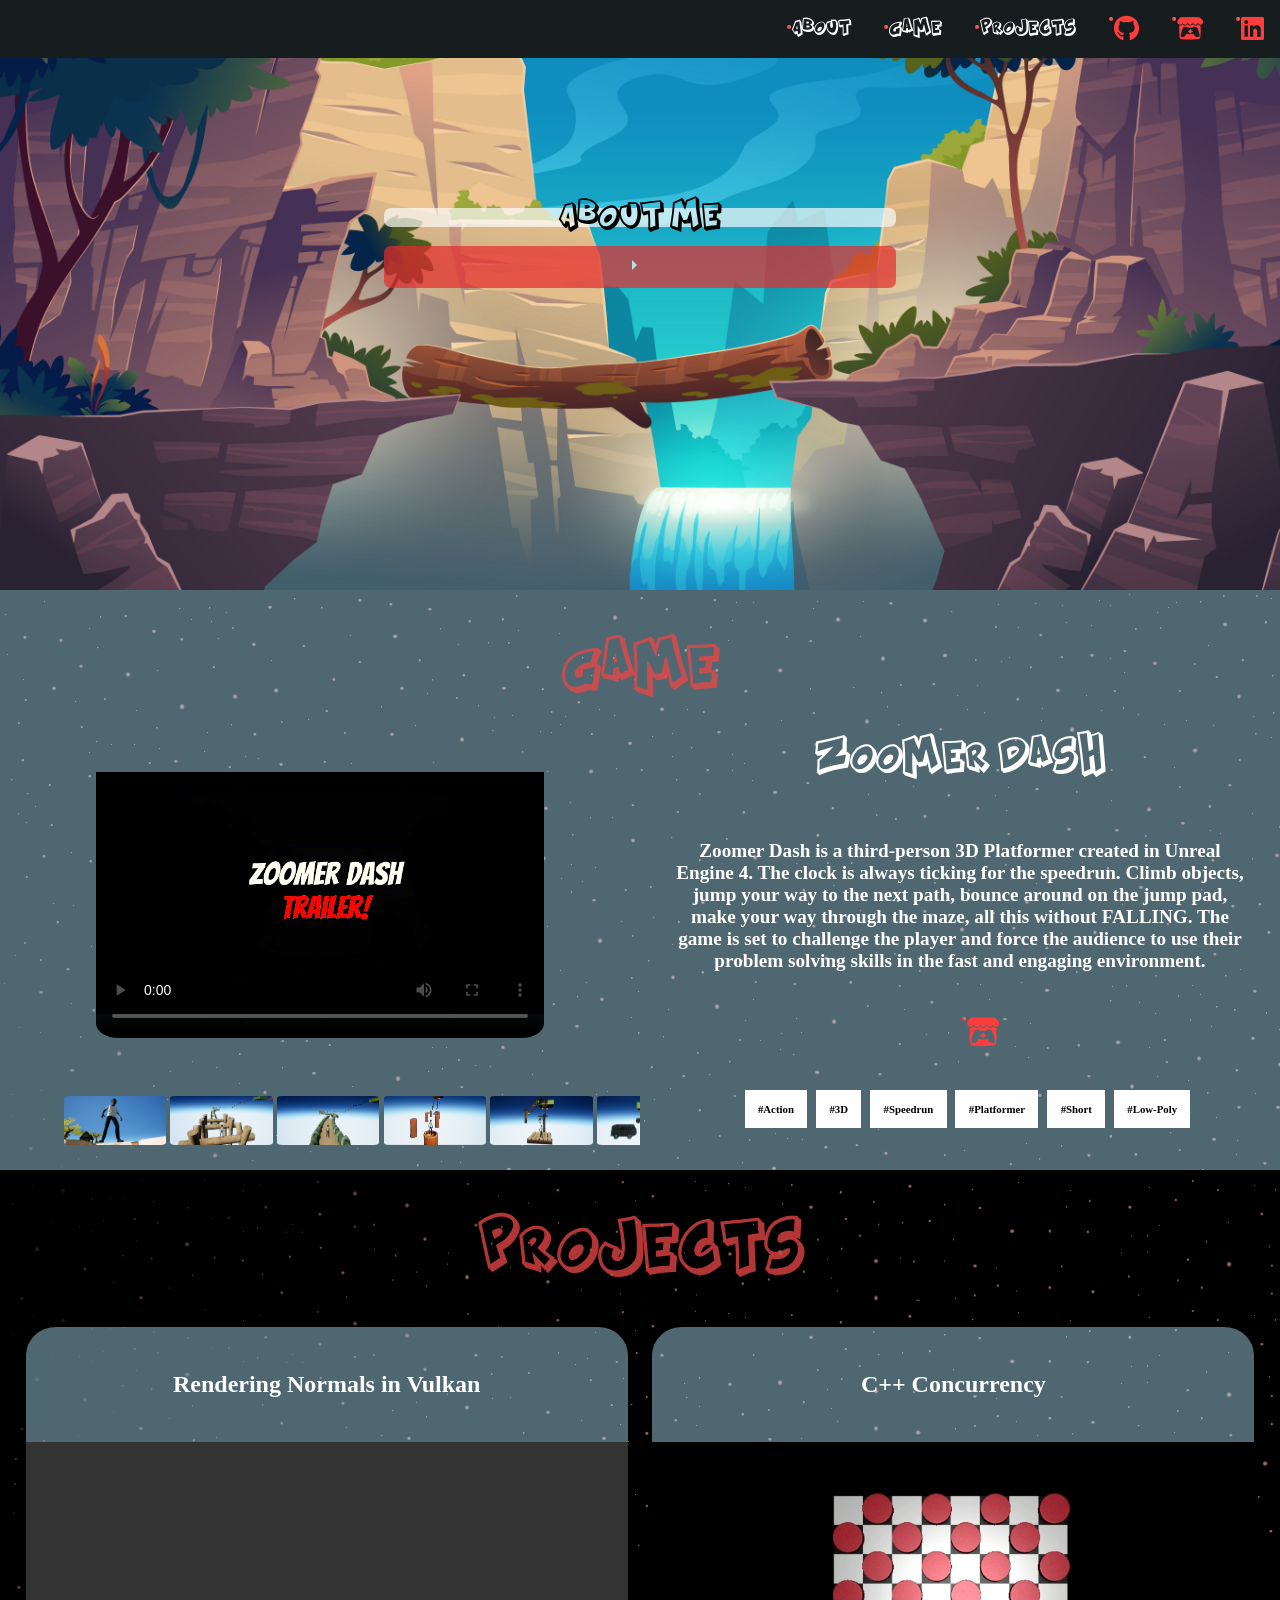
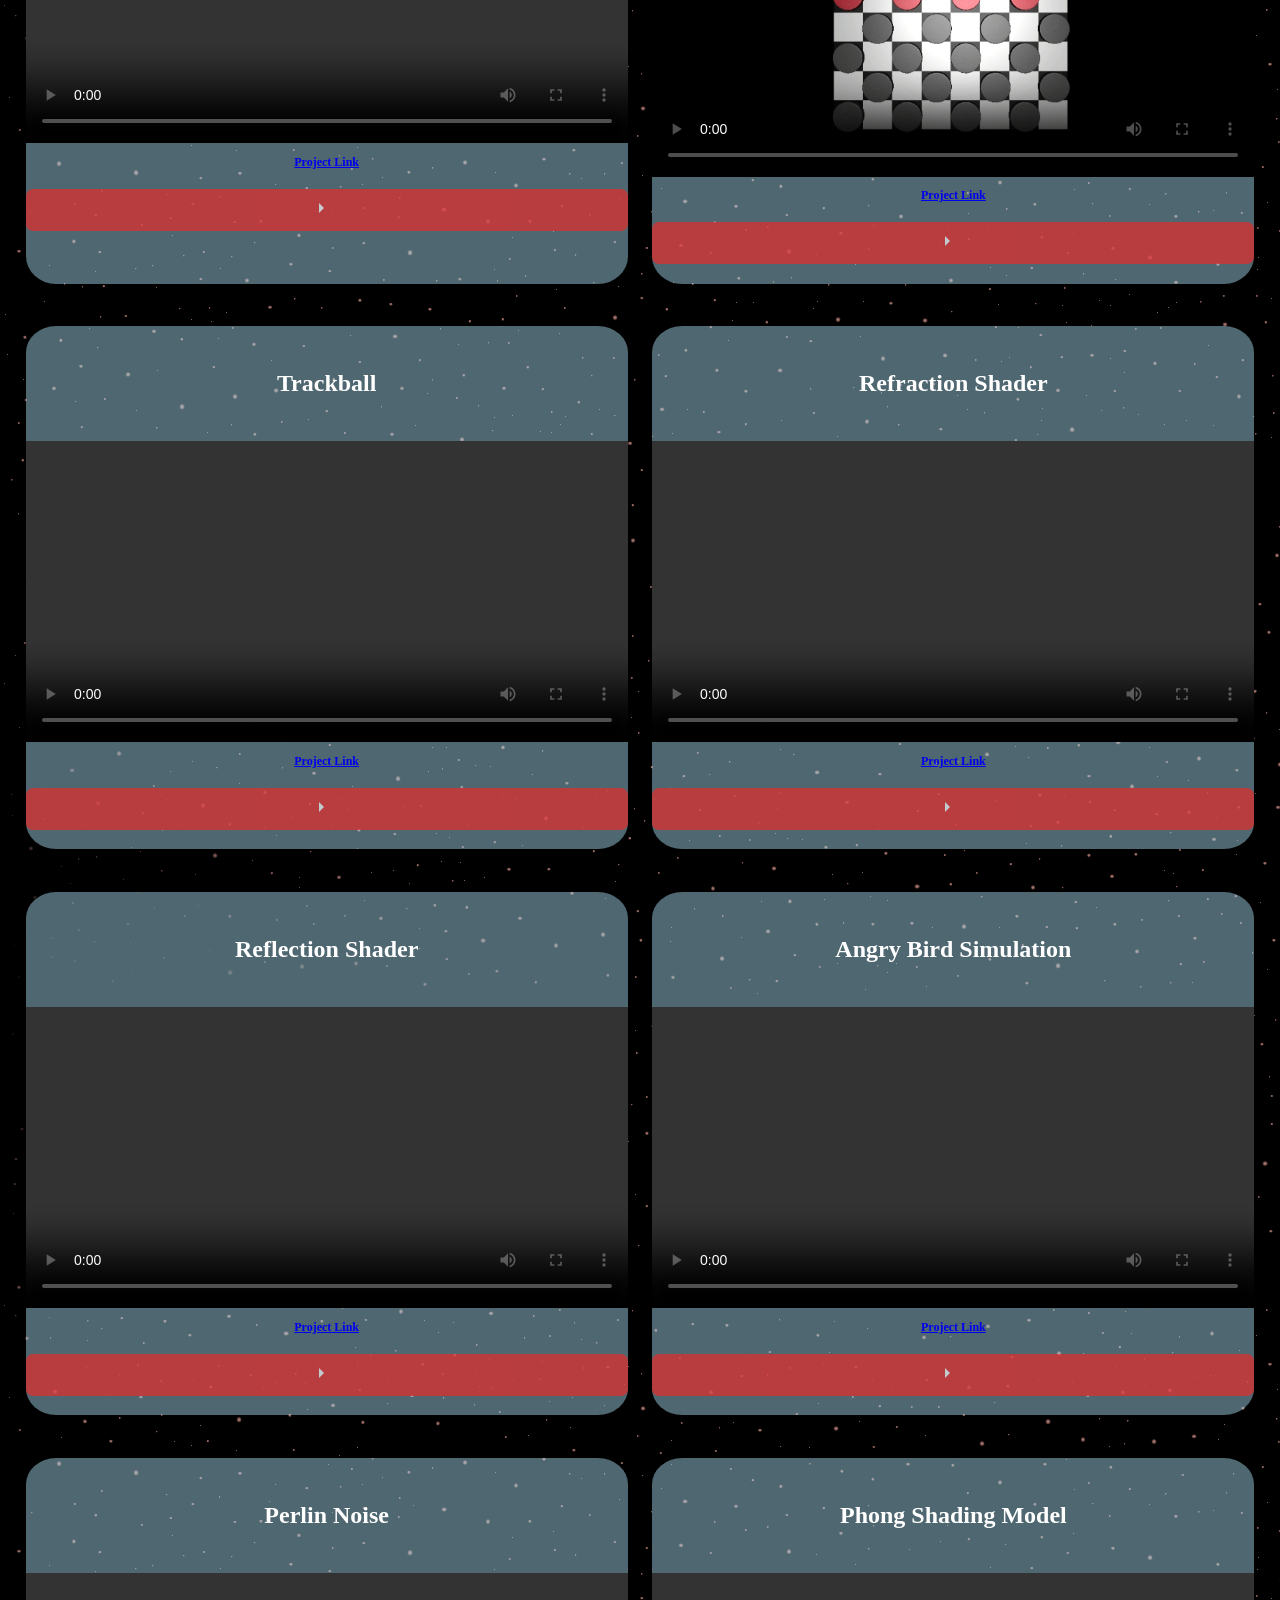
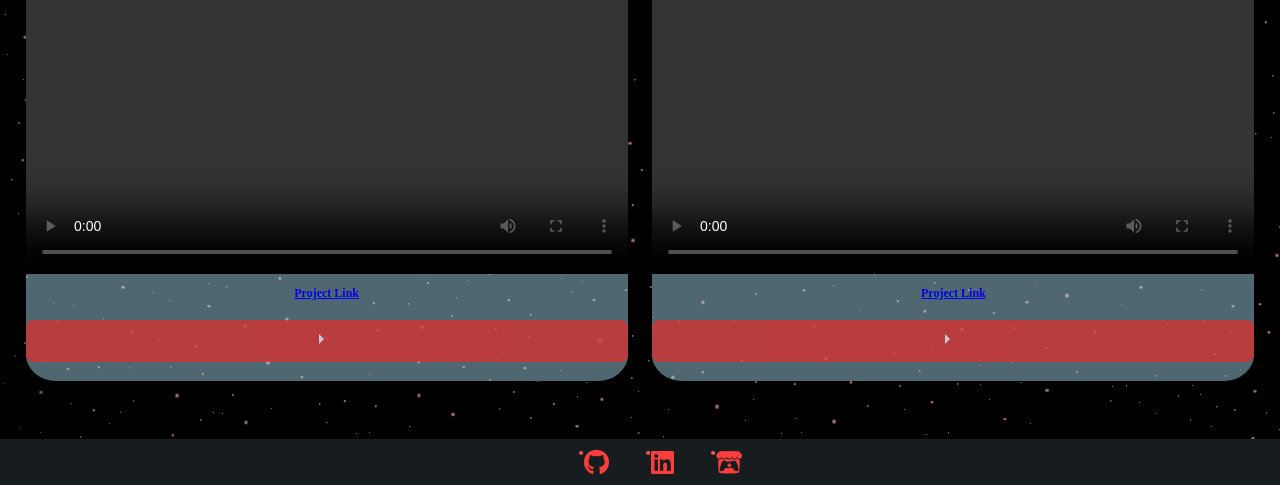
==== commit 356e0d45: "Deleted past commita" ====
--- a/index.html
+++ b/index.html
@@ -1,6 +1,6 @@
 <head>
     <meta charset="UTF-8">
-    <meta name="viewport" content="width=device-width, initial-scale=1.0">
+    <meta name="viewport" content="width=device-width">
     <link rel="stylesheet" href="https://cdnjs.cloudflare.com/ajax/libs/font-awesome/6.1.2/css/all.min.css">
     <link rel="stylesheet" href="https://cdnjs.cloudflare.com/ajax/libs/font-awesome/6.0.0-beta3/css/all.min.css">
     <link rel="stylesheet" href="style.css">
@@ -22,7 +22,7 @@
             </svg>
         </label>
         <ul class="nav__menu">
-            <li><a href="#paragraph">About</a></li>
+            <li><a href="#about">About</a></li>
             <li><a href="#game__content">Game</a></li>
             <li><a href="#game__projects">Projects</a></li>
             <li><a href="https://github.com/ZaidCampwala/">  
@@ -40,7 +40,7 @@
         </ul>
     </nav>
     <main>
-        <div class="about"> 
+        <div id="about"> 
             <h2>About Me</h2>
                   <div class="wrap-collabsible"> <input id="collapsible0" class="toggle" type="checkbox"> <label for="collapsible0" class="lbl-toggle"></label>
                     <div class="collapsible-content">
--- a/style.css
+++ b/style.css
@@ -13,41 +13,43 @@
 
 body{
   background: url("PortfolioAssets/bkg.png");
-}
-
-:root{
-    --main-radius: 0%;
-    --main-padding:0%;
-}
+  margin: 0%;
+  width: auto;
+}
+
 
 .container {
+  width:auto;
   background: url("PortfolioAssets/bkg.png");
-    display: grid;
-    height: 366vh;
-    grid-template-columns: 1fr 1fr 0.5fr 1.5fr;
-    grid-template-rows: 0.05fr 0.75fr 0.05fr 0.95fr 0.55fr 0.95fr 0.05fr 0.95fr 0.05fr;
-    grid-template-areas: "nav nav nav nav" 
-                         "main main main main"
-                         "game__content game__content game__content game__content"
-                         "game__trailer game__trailer game__trailer game__description"
-                         "game__trailer game__trailer game__trailer game__description"
-                         "game__images game__images game__images game__description"
-                         "game__projects game__projects game__projects game__projects"
-                         "projects projects projects projects"
-                         "footer footer footer footer";
-    grid-gap: 0rem;
-    font-weight: 800;
-    font-size: 12px;
-    text-align: center;
+  display: grid;
+  grid-template-columns: 1fr 1fr 1.0fr 1.0fr;
+  grid-template-areas:
+    "nav nav nav nav"
+    "main main main main"
+    "game__content game__content game__content game__content"
+    "game__trailer game__trailer game__description game__description"
+    "game__trailer game__trailer game__description game__description"
+    "game__images game__images game__description game__description"
+    "game__projects game__projects game__projects game__projects"
+    "projects projects projects projects"
+    "footer footer footer footer";
+  grid-gap: 0rem;
+  font-weight: 800;
+  font-size: 12px;
+  text-align: center;
 }
 
 .nav{
     background-color: #171d1e;
     grid-area: nav;
-    border-radius: var(--main-radius);
-    padding-top: var(--main-padding);
-
-}
+    /* border-radius: var(--main-radius); */
+    /* padding-top: var(--main-padding); */
+    position: fixed;
+    width:100%;
+    z-index: 1;
+}
+
+nav.nav {}
 
 .nav__toggle{
     position:absolute;
@@ -170,11 +172,11 @@
 }
 
 main{
+  width:auto;
+
     background: url("PortfolioAssets/ZoomerDash/ZoomerDash_Bkg.jpg") center/cover no-repeat;
     grid-area: main;
-    border-radius: var(--main-radius);
-    padding-top: var(--main-padding);
-    .about {
+    #about {
         margin: 0% 10%;
         margin-bottom: 7%;
         padding: 15.1% 20%;
@@ -268,13 +270,14 @@
   margin-bottom: 0;
 }
 
+
 #game__content{
+  width:auto;
+
   background-color: #b4eaff70;
   grid-area: game__content;
-  border-radius: var(--main-radius);
-  padding-top: var(--main-padding);
-  grid-template-columns: 1fr 1fr;
   h2{ 
+    margin-top: 5%;
     font-size: 250%;
       font-family: Kraash;
       color:#e94747c3;
@@ -283,26 +286,25 @@
 }
 
 #game__trailer{
+  width:auto;
+
   background-color: #b4eaff70;
   grid-area: game__trailer;
   mix-blend-mode:normal;
-  border-radius: var(--main-radius);
-  padding-top: var(--main-padding);
   video{
       display: flex;
       flex-wrap: wrap;
-      overflow-wrap: var(--main-padding);
-      margin-left: 10%;
-      margin-top: 2%;
-      width: 76%;
-      height: 98%;
-      border-radius: 2%;
+      margin-left: 15%;
+      margin-top: 6%;
+      width: 70%;
+      height: 80%;
       border-color: #f9f9f992;
       border-radius: 5%;
     }
 }
 
 #game__images{
+
   background-color: #b4eaff70;
   display: grid;
   padding: 0% 0%;
@@ -310,11 +312,10 @@
   overflow-x: scroll;
   justify-content:calc(center); /* Align items horizontally */
   align-items: center;
-  grid-area: game__images;
-  border-radius: var(--main-radius);
-  padding-top: var(--main-padding);       
-  width:100%;
+  grid-area: game__images;   
+  width:auto;
   height: auto;
+
 }
 
 .img__row{
@@ -329,16 +330,16 @@
 }
 
 .img__row img:hover{
-  transform: scale(1.3, 1.3);
+  transform: scale(2.0, 2.0);
   border-style:solid;
   border-color:#ffffff;
 }
 
 #game__description{
+  width:auto;
+
   background-color: #b4eaff70;
   grid-area: game__description;
-    border-radius: var(--main-radius);
-    padding-top: var(--main-padding);
     overflow-y: scroll;
 
     h5 {
@@ -352,7 +353,6 @@
     .description {
       overflow-y: scroll;
       font-size: 160%;
-      height: 35%;
       display:flex;
       flex-wrap: wrap;
       padding: 5%;
@@ -380,12 +380,13 @@
 }
 
 #game__projects{
+  width:auto;
+
   background: url("PortfolioAssets/bkg.png");
   grid-area: game__projects;
-  border-radius: var(--main-radius);
-  padding-top: var(--main-padding);
   h3 {
     display: flex;
+    margin-top: 5%;
     justify-content: center;
     font-size: 280%;
     font-family:Kraash;
@@ -396,9 +397,7 @@
 #projects{
   display: grid;
   grid-area: projects;
-  grid-template-columns: repeat(4,minmax(100px,1fr));
-  border-radius: var(--main-radius);
-  padding-top: var(--main-padding);
+  grid-template-columns: repeat(2,minmax(400px,1fr));
   gap: 2%;
   padding: 2%;
   h4 {
@@ -409,20 +408,24 @@
     color: white;
   }
   .video{
-    display: flex;
+    display:block;
     width: 100%;
-    height: auto;
+    max-height: 40vh;
   }
   .column{
     border-radius: 5%;
     background-color: #b4eaff70;
+    .content-inner{
+      font-size: 140%;
+    }
   }
 }
 
 footer{
   display:flex;
+  background-color: #171d1e;
   gap:1rem;
-  margin-top: 1rem;
+  margin-top: 10rem;
   grid-area: footer;
   justify-content: center;
   font-family: kraash;
@@ -492,7 +495,7 @@
 
 @media only screen and (max-width:768px){
   .img__row{
-    display: grid;
+    display:grid;
     flex-direction:row;
   }
 }
@@ -516,18 +519,20 @@
   #projects{
     justify-content: center;
     grid-area: projects;
+    grid-template-columns: repeat(2,minmax(50px,1fr));
+
     h4{
       font-size: 90%;
     }
     .video{
       margin: 2%;
-      display: flex;
+      display:contents;
       width: 95%;
     }
   }
   .container{  
       grid-template-columns: 1fr 1fr;
-      grid-template-rows: 0.05fr 0.85fr 0.05fr 0.1fr 0.1fr 0.55fr 0.05fr 1fr  0.05fr;
+      grid-template-rows: 0.05fr 0.85fr 0.05fr 0.1fr 0.1fr 0.55fr 0.05fr 1.0fr  0.05fr;
       grid-template-areas:
       "nav nav"
       "main main"
@@ -538,14 +543,9 @@
       "game__projects game__projects"
       "projects projects"
       "footer footer";
-      .video{
-        margin: 2%;
-        display: flex;
-        width:95%
-      }
+ 
       img{
-        max-width: 98%;
-        height: 100%;
+        max-width: auto;
         border-radius: 5%;
         margin: 0%;
         padding: 0%;
@@ -555,12 +555,16 @@
     margin-top: 8%;
     margin-left: 5%;
     justify-content: center;
-    height: 130%;
+    min-height: 7vh;
   }
   .img__row img:hover{
     transform: scale(1.1, 1.1);
     border-style:solid;
     border-color:#ffffff;
+  }
+  #projects{
+    grid-template-columns: repeat(2,minmax(50px,1fr));
+
   }
 }
 
